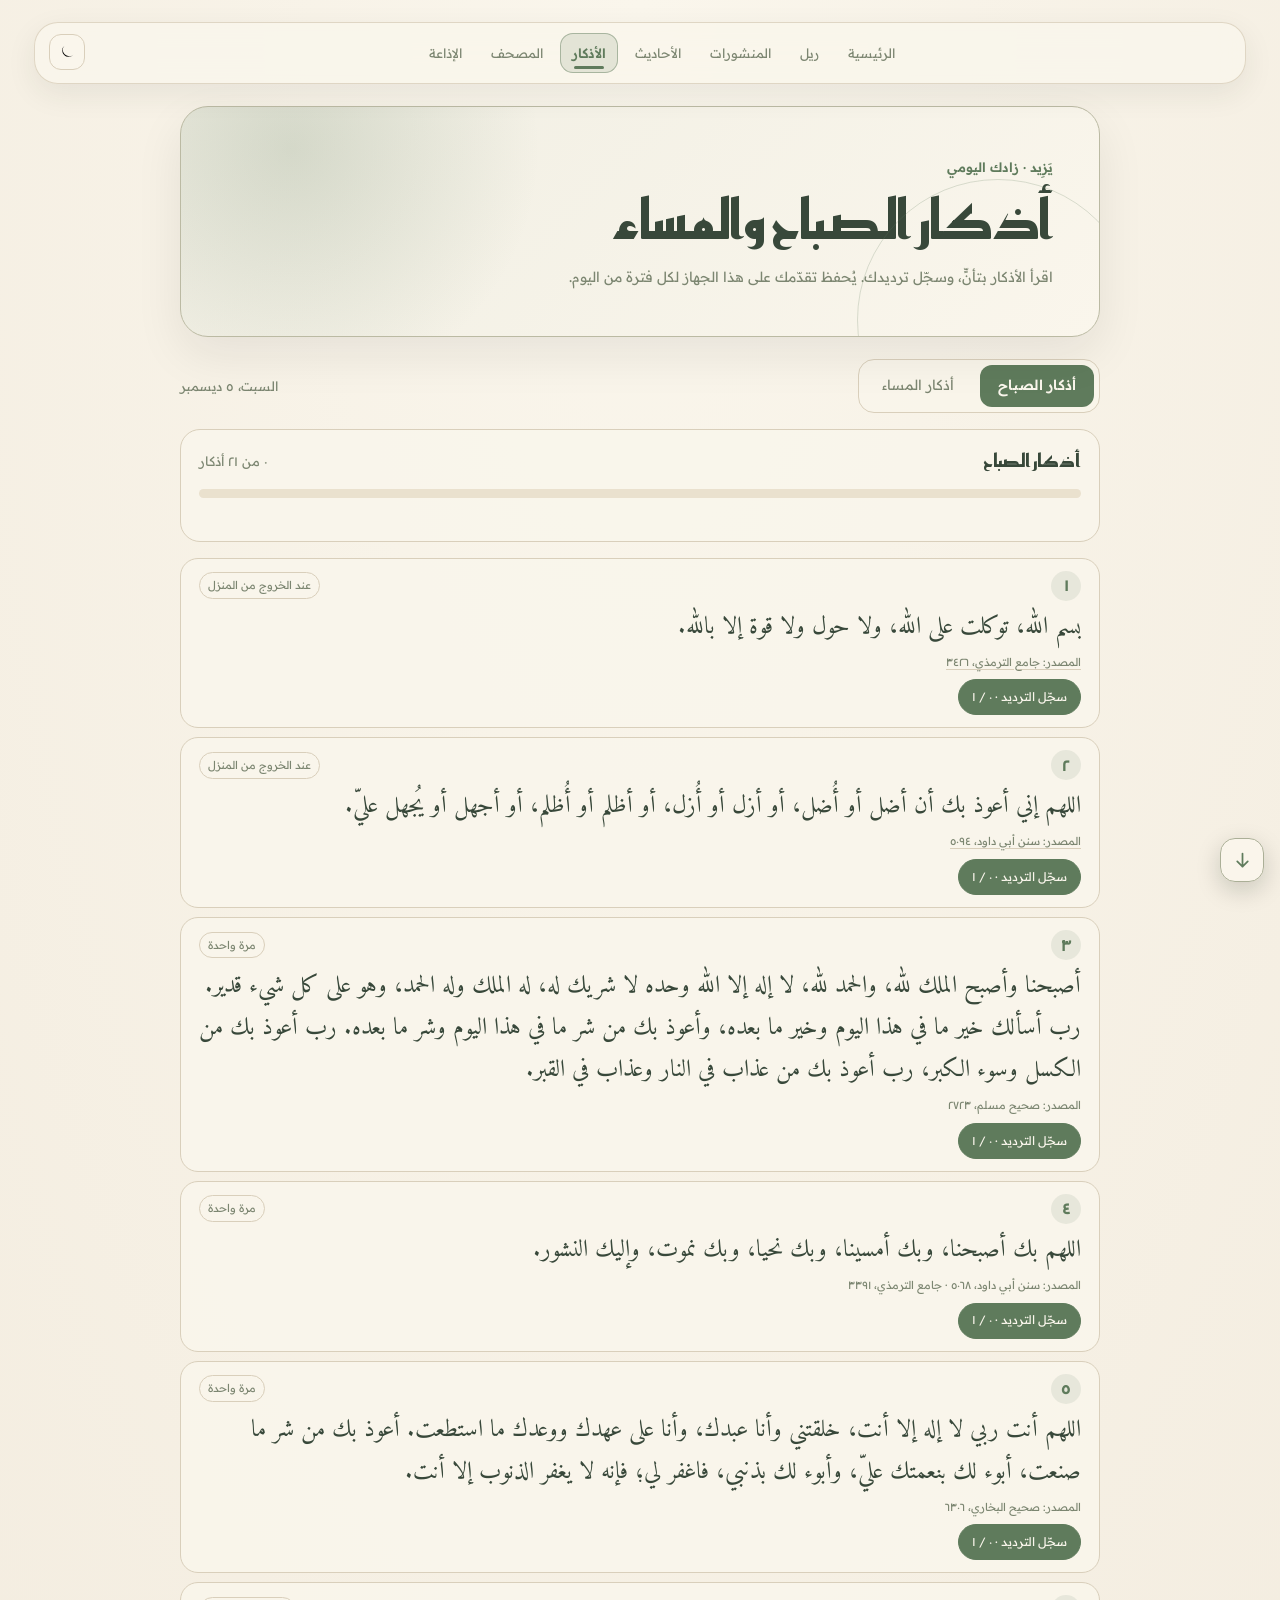
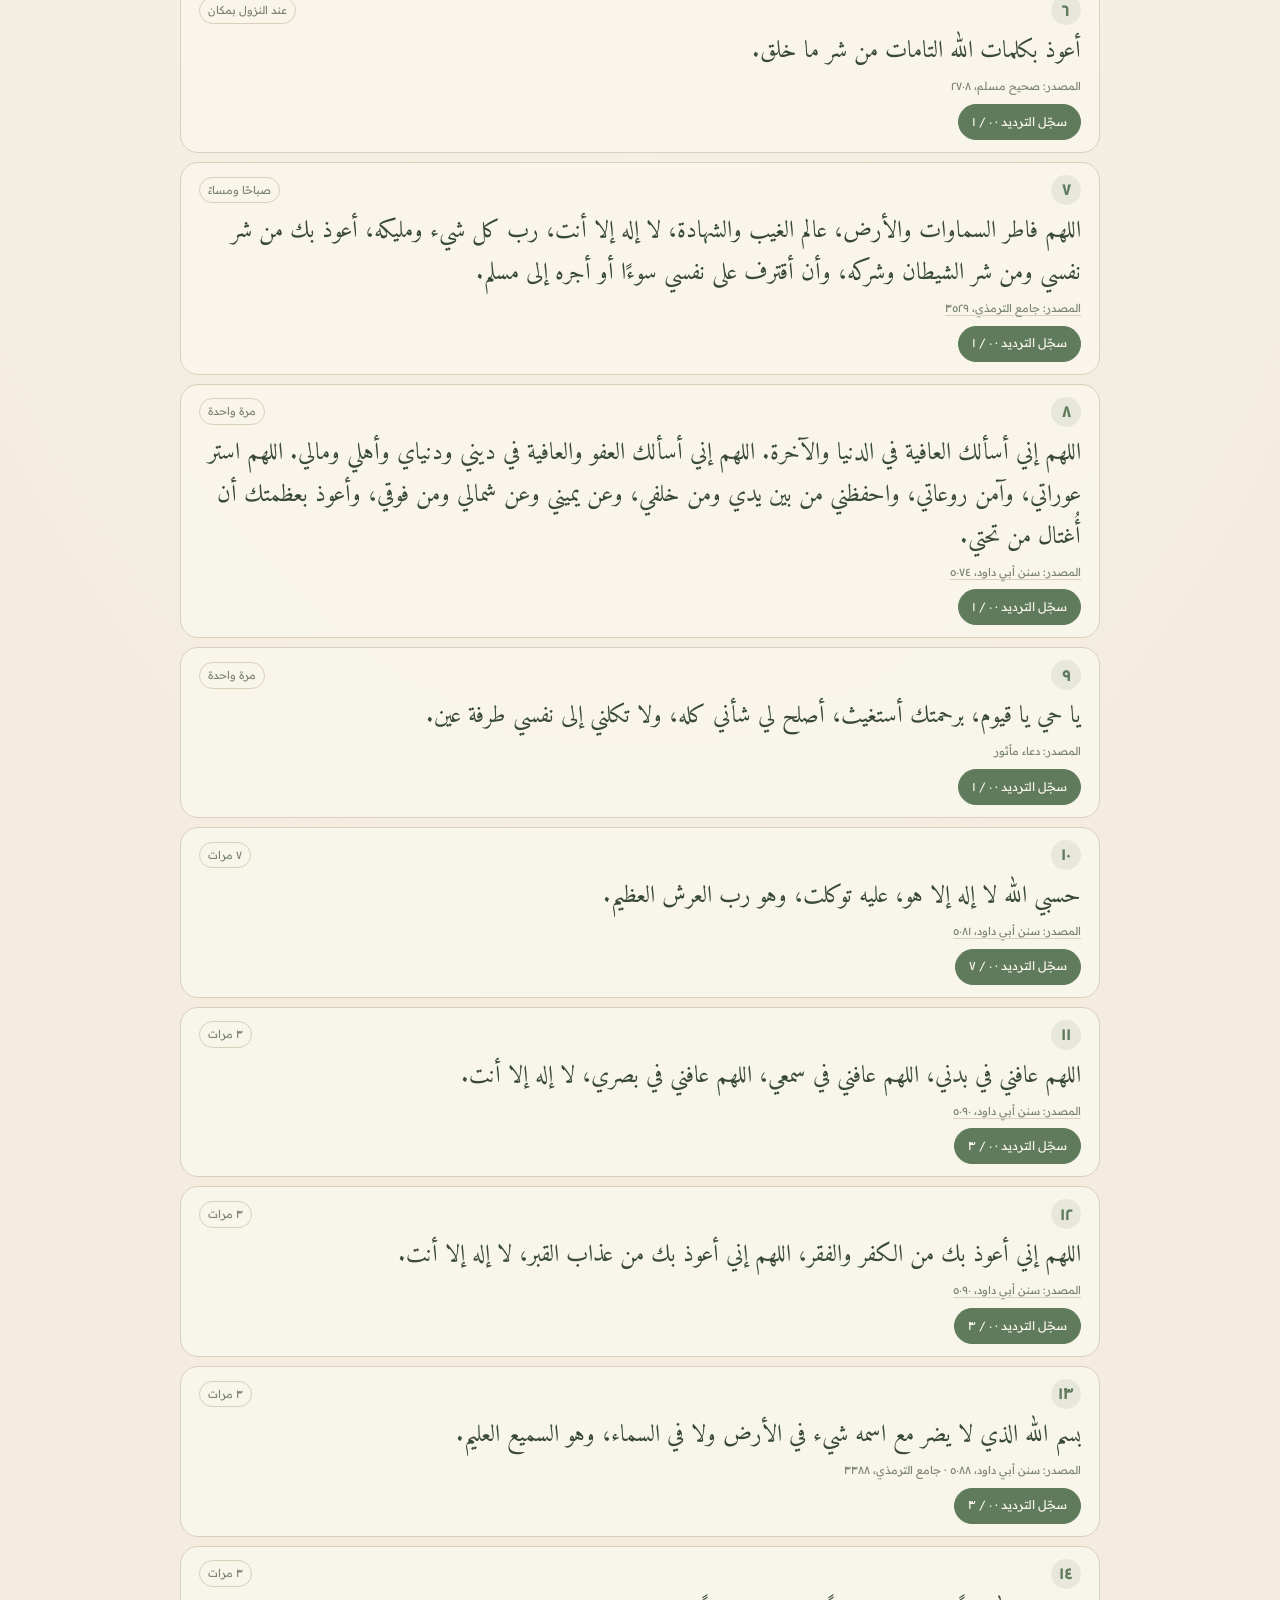
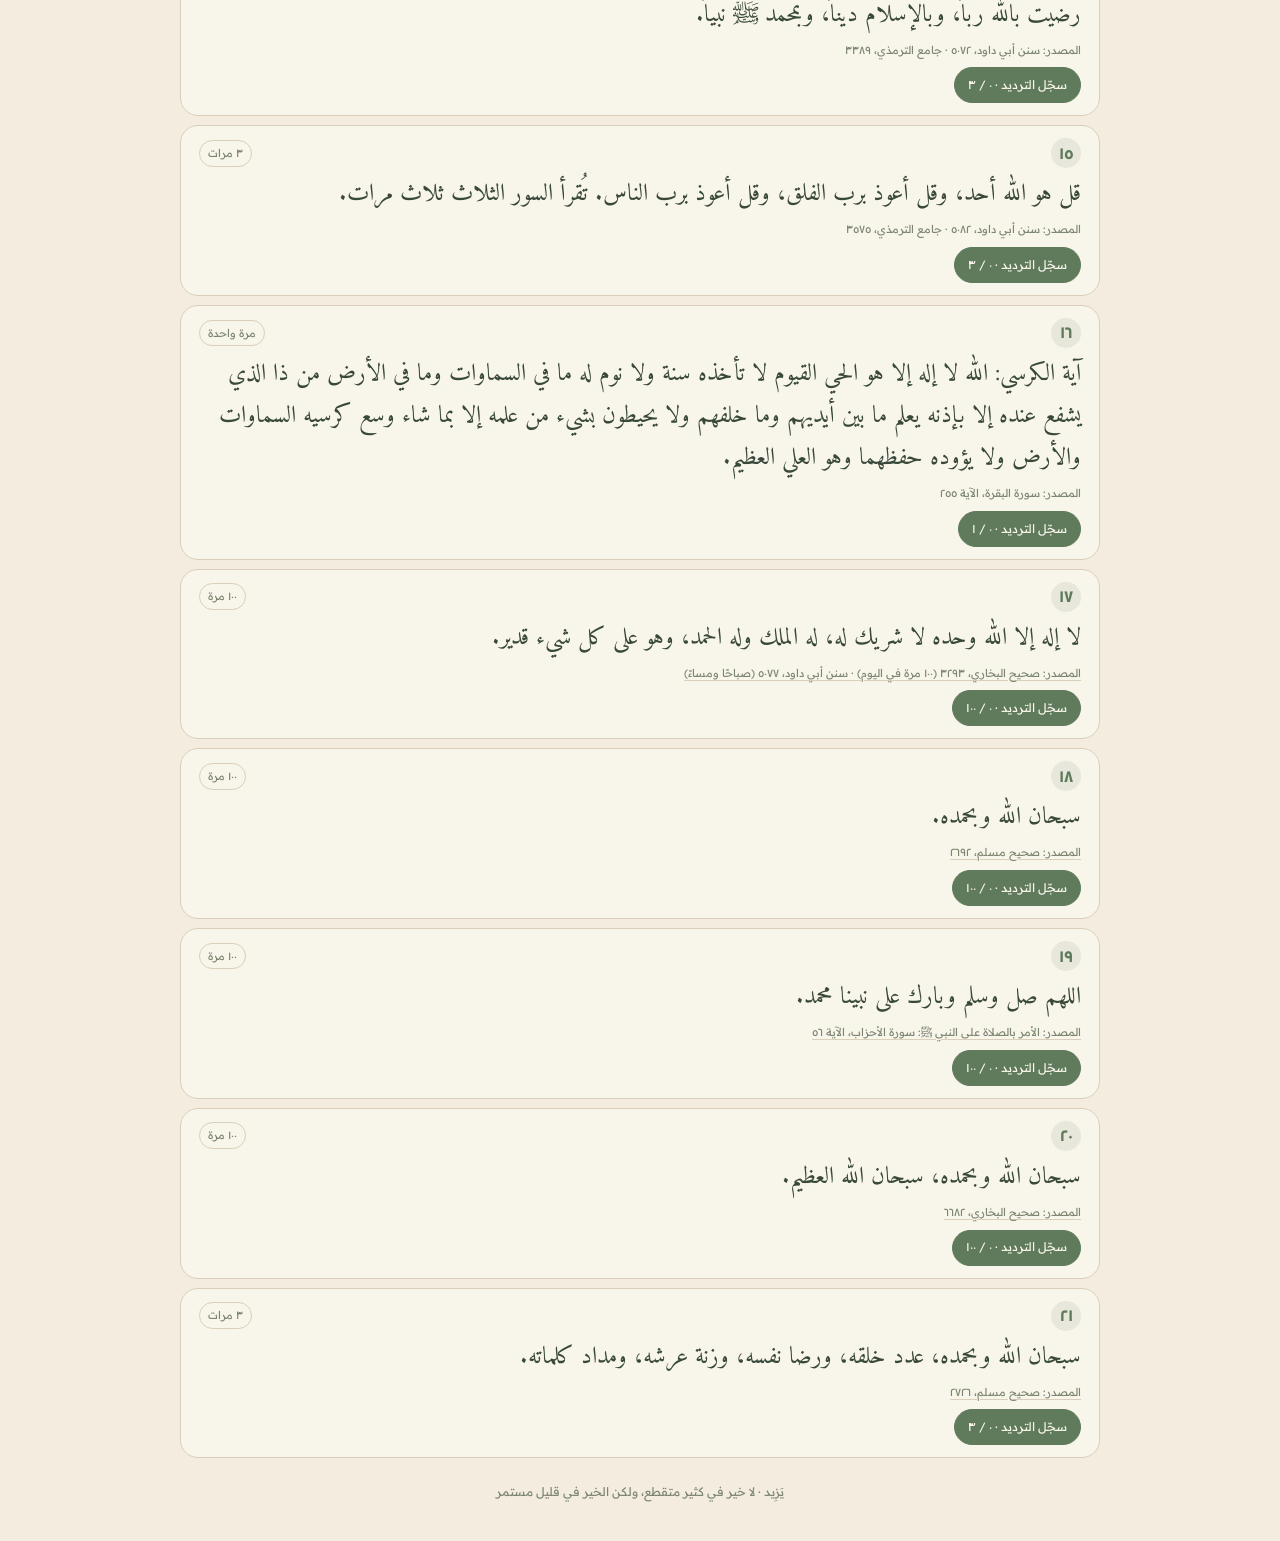
==== adhkar.html @ 97b8aab2 "Add files via upload Azkar added" ====
<!DOCTYPE html>
<html lang="ar" dir="rtl">
<head>
<meta charset="utf-8">
<meta name="viewport" content="width=device-width, initial-scale=1, viewport-fit=cover">
<meta name="theme-color" content="#F3ECDF">
<title>أذكار الصباح والمساء | يَزِيد</title>
<link rel="icon" type="image/svg+xml" href="favicon.svg">
<link rel="preconnect" href="https://fonts.googleapis.com">
<link href="https://fonts.googleapis.com/css2?family=Amiri:wght@400;700&family=Readex+Pro:wght@300;400;600&family=Reem+Kufi:wght@500;700&display=swap" rel="stylesheet">
<link rel="stylesheet" href="styles.css">
<link rel="stylesheet" href="content-pages.css">
</head>
<body class="content-page-body adhkar-page-body">
<nav class="motion-nav" aria-label="التنقل الرئيسي">
  <div class="motion-links" id="primaryNavLinks">
    <button class="theme" id="theme" type="button" aria-label="تبديل الوضع الداكن أو الفاتح" title="تبديل الوضع"></button>
    <button class="nav-menu-toggle" id="navMenuToggle" type="button" aria-label="فتح قائمة التنقل" aria-expanded="false" aria-controls="primaryNavLinks"><svg viewBox="0 0 24 24" aria-hidden="true"><path d="M4 6h16M4 12h16M4 18h16"/></svg></button>
    <a href="index.html#home"><span class="nav-label">الرئيسية</span></a>
    <a href="reels.html"><span class="nav-label">ريل</span></a>
    <a href="posts.html"><span class="nav-label">المنشورات</span></a>
    <a href="hadith.html"><span class="nav-label">الأحاديث</span></a>
    <a href="adhkar.html" class="active" aria-current="page"><span class="nav-label">الأذكار</span></a>
    <a href="quran.html"><span class="nav-label">المصحف</span></a>
    <a href="radio.html"><span class="nav-label">الإذاعة</span></a>
  </div>
</nav>
<main class="content-page-main adhkar-page-main">
  <header class="content-page-heading">
    <span class="content-page-kicker">يَزِيد · زادك اليومي</span>
    <h1>أذكار الصباح والمساء</h1>
    <p>اقرأ الأذكار بتأنٍّ، وسجّل ترديدك. يُحفظ تقدّمك على هذا الجهاز لكل فترة من اليوم.</p>
  </header>
  <section class="adhkar-content" aria-labelledby="adhkarPeriodTitle">
    <div class="adhkar-toolbar">
      <div class="adhkar-tabs" role="tablist" aria-label="اختر فترة الأذكار">
        <button class="adhkar-tab" id="morningTab" type="button" role="tab" aria-selected="true" aria-controls="adhkarList">أذكار الصباح</button>
        <button class="adhkar-tab" id="eveningTab" type="button" role="tab" aria-selected="false" aria-controls="adhkarList" tabindex="-1">أذكار المساء</button>
      </div>
      <span class="adhkar-date" id="adhkarDate"></span>
    </div>
    <div class="adhkar-progress-card">
      <div class="adhkar-progress-heading">
        <h2 id="adhkarPeriodTitle">أذكار الصباح</h2>
        <span id="adhkarProgressText">٠ من ٧ أذكار</span>
      </div>
      <div class="adhkar-progress-track" role="progressbar" aria-label="تقدمك في أذكار الفترة" aria-valuemin="0" aria-valuemax="7" aria-valuenow="0">
        <span class="adhkar-progress-fill"></span>
      </div>
      <p class="adhkar-storage-status" id="adhkarStorageStatus" role="status" aria-live="polite"></p>
    </div>
    <div class="adhkar-list" id="adhkarList" role="tabpanel" aria-labelledby="morningTab" tabindex="0"></div>
  </section>
  <footer class="content-page-footer">يَزِيد · لا خير في كثير متقطع، ولكن الخير في قليل مستمر</footer>
</main>
<script src="adhkar.js"></script>
<script src="scroll-navigation.js"></script>
</body>
</html>
---- styles.css ----
:root{
  --bg:#F3ECDF; --bg2:#FAF6EC; --ink:#38483A; --muted:#7C8671; --accent:#5F7B5C; --line:#D9CFBB; --panel:#EAE1CE;
  box-sizing:border-box; padding-top:env(safe-area-inset-top,0px); padding-bottom:env(safe-area-inset-bottom,0px);
}
@media (prefers-color-scheme: dark){
  :root:not([data-theme="light"]){--bg:#222A22;--bg2:#2B352B;--ink:#EDE6D6;--muted:#A6AE98;--accent:#A8C3A0;--line:#3E4A3D;--panel:#2F3A2F}
}
:root[data-theme="dark"]{--bg:#222A22;--bg2:#2B352B;--ink:#EDE6D6;--muted:#A6AE98;--accent:#A8C3A0;--line:#3E4A3D;--panel:#2F3A2F}
*{box-sizing:border-box;margin:0}
html{scroll-padding-top:env(safe-area-inset-top,0px)}
body{min-height:100vh;display:flex;align-items:center;justify-content:center;padding:40px 18px 36px;
  background:radial-gradient(120% 80% at 50% 0%,var(--bg2) 0%,var(--bg) 70%);
  color:var(--ink);font-family:"Readex Pro","Segoe UI",Tahoma,sans-serif;line-height:1.7}
main{width:100%;max-width:640px;text-align:center}
button{font-family:inherit;cursor:pointer}
button:focus-visible{outline:2px solid var(--accent);outline-offset:2px}
.theme{position:fixed;top:calc(env(safe-area-inset-top,0px) + 12px);left:12px;width:40px;height:40px;border-radius:50%;border:1px solid var(--line);background:var(--bg2);color:var(--ink);display:grid;place-items:center;z-index:5}
.theme svg{width:20px;height:20px}
.moon{width:76px;height:76px;margin:0 auto 12px;display:block;overflow:visible;animation:glow 6s ease-in-out infinite}
.moon .st{animation:tw 3.4s ease-in-out infinite}
.moon .st2{animation-delay:1.3s}
@keyframes glow{0%,100%{filter:drop-shadow(0 0 2px var(--accent))}50%{filter:drop-shadow(0 0 11px var(--accent))}}
@keyframes tw{0%,100%{opacity:.25}50%{opacity:1}}
@keyframes tin{from{opacity:.3;transform:translateY(4px)}to{opacity:1;transform:none}}
.t{animation:tin .45s ease-out}
@media (prefers-reduced-motion: reduce){.moon,.moon .st,.t{animation:none}}
h1{font-family:"Reem Kufi","Readex Pro",serif;font-weight:700;font-size:clamp(32px,8vw,48px);line-height:1.3}
.sub{color:var(--muted);font-weight:300;font-size:15px;margin-top:2px}
.today{color:var(--muted);font-size:13px;font-weight:300;margin-top:6px}
.tabs{display:flex;gap:8px;justify-content:center;flex-wrap:wrap;margin-top:18px}
.tabs button{border:1px solid var(--line);background:transparent;color:var(--muted);padding:5px 14px;border-radius:99px;font-size:14px}
.tabs button.on{background:var(--accent);border-color:var(--accent);color:var(--bg2)}

.pair{display:grid;grid-template-columns:1fr 1fr;margin:30px 0 18px}
.col{padding:0 8px}
.col+.col{border-right:1px solid var(--line)}
.col h2{font-family:"Reem Kufi","Readex Pro",serif;font-weight:500;font-size:20px}
.nums{display:flex;justify-content:center;gap:clamp(14px,5vw,34px);margin:10px 0 8px}
.n{display:block;font-weight:600;font-size:clamp(38px,11vw,62px);line-height:1.15;color:var(--accent);font-variant-numeric:tabular-nums}
.l{display:block;color:var(--muted);font-size:14px;margin-top:-2px}
.dt{color:var(--muted);font-size:12.5px;font-weight:300}
.rmday{display:none;font-family:"Reem Kufi",serif;font-size:clamp(28px,7vw,40px);color:var(--accent);margin:26px 0 16px}

.clock{background:var(--panel);border-radius:28px;padding:22px 16px 18px;margin:0 auto 24px;max-width:460px}
.cap{color:var(--muted);font-size:14px}
.hms{display:flex;justify-content:center;align-items:flex-start;gap:clamp(8px,3vw,18px);direction:ltr;margin-top:6px}
.hms div{min-width:0;text-align:center}
.hms b{display:block;font-weight:600;font-size:clamp(34px,10vw,56px);line-height:1.15;color:var(--ink);font-variant-numeric:tabular-nums}
.hms span{display:block;color:var(--muted);font-size:13px}
.hms .c{font-size:clamp(28px,8vw,44px);color:var(--accent);opacity:.7;padding-top:4px}
.tot{margin-top:12px;color:var(--muted);font-size:13.5px;font-weight:300}
.tot strong{color:var(--ink);font-weight:600}

.ift{max-width:460px;margin:-6px auto 24px;color:var(--muted);font-size:14px}
.ift strong{color:var(--accent);font-weight:600}
.nights{max-width:460px;margin:-6px auto 24px;font-size:13px;color:var(--muted)}
.nights p{margin-bottom:6px}
.nights div{display:flex;justify-content:space-between;padding:5px 2px;border-bottom:1px solid var(--line)}
.nights div:last-child{border-bottom:0}
.nights b{font-weight:600;color:var(--ink)}
.nights div.q b,.nights div.q span{color:var(--accent)}
.pray{max-width:460px;margin:0 auto 24px;border-top:1px solid var(--line);padding-top:18px}
.nextp{font-size:15px;margin-bottom:12px}
.nextp strong{color:var(--accent);font-weight:600}
.pg{display:grid;grid-template-columns:repeat(3,1fr);gap:6px}
.pg div{padding:8px 4px;border-radius:14px}
.pg div.nx{background:var(--panel)}
.pg small{display:block;color:var(--muted);font-size:13px}
.pg b{display:block;font-weight:600;font-size:15px}
.pnote{color:var(--muted);font-size:12px;font-weight:300;margin-top:10px}

.verse{max-width:460px;margin:0 auto 26px}
.verse p{font-family:"Amiri","Readex Pro",serif;font-size:clamp(19px,5vw,24px);line-height:2}
.verse small{color:var(--muted);font-size:13px}
.vh{color:var(--muted);font-size:13px;font-weight:300;margin-bottom:2px}
.verse+.verse{border-top:1px solid var(--line);padding-top:16px}
.vrow{display:flex;justify-content:center;align-items:center;gap:10px;margin-top:4px}
.vbtn{width:34px;height:34px;border-radius:50%;border:1px solid var(--line);background:transparent;color:var(--accent);display:grid;place-items:center}
.vbtn svg{width:18px;height:18px;transition:transform .6s ease}
.share{border:0;background:var(--accent);color:var(--bg2);padding:10px 26px;border-radius:99px;font-size:15px;font-weight:400}
.done{display:none;font-family:"Reem Kufi",serif;font-size:clamp(34px,9vw,52px);margin:40px 0}

.ov{position:fixed;inset:0;background:rgba(20,24,20,.72);display:none;flex-direction:column;align-items:center;justify-content:center;gap:12px;padding:calc(env(safe-area-inset-top,0px) + 16px) 16px calc(env(safe-area-inset-bottom,0px) + 16px);z-index:10010}
.ov.on{display:flex}
.ov img{width:auto;height:auto;max-height:68vh;max-width:100%;object-fit:contain;border-radius:16px}
.ov p{color:#F3ECDF;font-size:14px}
.ov .row{display:flex;gap:10px}
.ov .row button{border:1px solid #F3ECDF;background:transparent;color:#F3ECDF;padding:8px 22px;border-radius:99px;font-size:15px}
@media(max-width:600px){
  .ov{gap:10px;padding:calc(env(safe-area-inset-top,0px) + 10px) 12px calc(env(safe-area-inset-bottom,0px) + 10px)}
  .ov img{max-width:min(100%,420px);max-height:calc(100dvh - 190px);border-radius:14px}
  .ov .row{width:min(100%,420px);flex-wrap:wrap;justify-content:center;gap:8px}
  .ov .row button{flex:1 1 105px;padding:10px 12px;font-size:14px}
}



/* ===== Daily companion additions ===== */
.tools-row{display:flex;gap:10px;justify-content:center;align-items:center;flex-wrap:wrap;margin:16px auto 8px}
.tool-btn,.city-select{border:1px solid var(--line);background:var(--bg2);color:var(--ink);border-radius:999px;padding:9px 14px;font:inherit;font-size:13px}
.tool-btn:hover{border-color:var(--accent)}
.share-style-select{border:0;background:transparent;color:inherit;font:inherit;max-width:120px}
#shareStyle option{background:var(--bg2);color:var(--ink)}
.city-wrap{display:flex;align-items:center;gap:8px;justify-content:center;flex-wrap:wrap;margin:10px 0 14px;color:var(--muted);font-size:13px}
.city-select{max-width:220px}
.copy-btn{border:1px solid var(--line);background:transparent;color:var(--accent);border-radius:999px;padding:5px 12px;font:inherit;font-size:12px}
.vrow{flex-wrap:wrap}
.calendar-dialog{position:fixed;inset:0;width:min(720px,calc(100vw - 24px));max-width:none;max-height:calc(100dvh - 28px);margin:auto;padding:0;border:1px solid color-mix(in srgb,var(--line) 75%,transparent);border-radius:24px;background:transparent;color:var(--ink);overflow:visible}
.calendar-dialog[open]{display:block}
.calendar-dialog::backdrop{background:radial-gradient(ellipse at 50% 0%,rgba(198,166,99,.19),transparent 58%),rgba(10,16,12,.68);backdrop-filter:blur(14px);-webkit-backdrop-filter:blur(14px)}
.calendar{position:relative;width:100%;max-width:none;max-height:calc(100dvh - 28px);overflow:auto;margin:0;padding:clamp(16px,4vw,28px);border:1px solid color-mix(in srgb,var(--accent) 32%,var(--line));border-radius:24px;background:radial-gradient(ellipse at 50% -18%,color-mix(in srgb,var(--accent) 20%,transparent),transparent 66%),linear-gradient(155deg,color-mix(in srgb,var(--bg2) 96%,var(--accent)),color-mix(in srgb,var(--bg) 94%,var(--accent)));backdrop-filter:blur(26px) saturate(150%);-webkit-backdrop-filter:blur(26px) saturate(150%);box-shadow:0 28px 90px rgba(8,14,10,.42),inset 0 1px rgba(255,255,255,.12);text-align:center;transform:none!important}
.calendar::before{position:absolute;inset:8px;z-index:0;border:1px solid color-mix(in srgb,var(--accent) 18%,transparent);border-radius:18px;content:"";pointer-events:none}
.calendar>*{position:relative;z-index:1}
.calendar-icon-button{display:inline-flex;align-items:center;justify-content:center;gap:8px;margin:18px auto 0;padding:9px 16px;border:1px solid var(--line);border-radius:999px;background:var(--bg2);color:var(--ink);font:inherit;font-size:13px;cursor:pointer;transition:background .2s ease,border-color .2s ease,transform .2s ease}
.calendar-icon-button:hover,.calendar-icon-button[aria-expanded="true"]{border-color:var(--accent);background:var(--panel);transform:translateY(-1px)}
.calendar-icon-button span:first-child{font-size:17px}
.cal-head{display:flex;align-items:center;justify-content:space-between;gap:8px;margin-bottom:12px}
.cal-grid{display:grid;grid-template-columns:repeat(7,minmax(0,1fr));gap:5px}
.cal-cell{border:1px solid color-mix(in srgb,var(--line) 78%,var(--accent));border-radius:12px;padding:8px 2px;font-size:12px;min-height:52px;display:flex;flex-direction:column;align-items:center;justify-content:center;background:color-mix(in srgb,var(--bg2) 46%,transparent);transition:transform .2s ease,border-color .2s ease,background .2s ease}
.cal-cell small{color:var(--muted);font-size:10px}
.cal-cell.friday{border-color:color-mix(in srgb,var(--accent) 58%,var(--line))}.cal-cell.last10{background:color-mix(in srgb,var(--accent) 12%,var(--bg2))}.cal-cell.today{outline:2px solid var(--accent);font-weight:700}
.cal-head strong{font-family:"Reem Kufi","Readex Pro",sans-serif;font-size:clamp(17px,3vw,22px);color:var(--ink)}
.calendar #calendarClose{border-color:color-mix(in srgb,var(--accent) 35%,var(--line));background:color-mix(in srgb,var(--bg2) 66%,transparent)}
@media(hover:hover){.cal-cell:not([style*="visibility"]):hover{transform:translateY(-2px);border-color:var(--accent);background:color-mix(in srgb,var(--accent) 15%,var(--bg2))}}
@media(max-width:420px){.calendar-dialog{width:calc(100vw - 16px);max-height:calc(100dvh - 16px)}.calendar{max-height:calc(100dvh - 16px);padding:14px 10px}.cal-grid{gap:3px}.cal-cell{font-size:11px;min-height:46px;padding:5px 1px}.cal-cell small{font-size:9px}}

/* ===== Responsive desktop refinement ===== */
:root { color-scheme: light dark; }
:root[data-theme="light"] { color-scheme: light; }
:root[data-theme="dark"] { color-scheme: dark; }
@media (min-width: 900px) {
  body {
    align-items: flex-start;
    padding: 44px 32px 64px;
  }

  main {
    width: min(100%, 1180px);
    max-width: 1180px;
    display: grid;
    grid-template-columns: minmax(0, 1fr) minmax(0, 1fr);
    column-gap: clamp(28px, 4vw, 56px);
    align-items: start;
  }

  .moon,
  #title,
  .sub,
  .today,
  .tabs,
  #live,
  #done,
  #share {
    grid-column: 1 / -1;
  }

  .moon {
    width: 84px;
    height: 84px;
    margin-bottom: 14px;
  }

  h1 {
    font-size: clamp(42px, 4vw, 58px);
  }

  .sub {
    font-size: 17px;
  }

  .today {
    font-size: 14px;
    margin-top: 10px;
  }

  .tabs {
    margin-top: 24px;
    margin-bottom: 10px;
  }

  .tabs button {
    padding: 8px 18px;
    transition: background .2s ease, color .2s ease, border-color .2s ease;
  }

  .tabs button:hover {
    border-color: var(--accent);
    color: var(--ink);
  }

  #live {
    display: grid;
    grid-template-columns: minmax(0, 1fr) minmax(0, 1fr);
    grid-template-areas:
      "pair clock"
      "rmday ift";
    gap: 18px 30px;
    align-items: center;
    margin-top: 10px;
  }

  .pair {
    grid-area: pair;
    margin: 12px 0;
    padding: 24px 14px;
    border: 1px solid var(--line);
    border-radius: 24px;
    background: color-mix(in srgb, var(--bg2) 65%, transparent);
  }

  .col {
    padding: 0 12px;
  }

  .col h2 {
    font-size: 22px;
  }

  .nums {
    gap: clamp(18px, 2vw, 34px);
    margin: 14px 0 10px;
  }

  .n {
    font-size: clamp(44px, 4vw, 64px);
  }

  .clock {
    grid-area: clock;
    width: 100%;
    max-width: none;
    min-height: 205px;
    display: flex;
    flex-direction: column;
    justify-content: center;
    padding: 28px 20px;
    margin: 12px 0;
    border: 1px solid var(--line);
    box-shadow: 0 12px 32px rgba(35, 45, 34, .06);
  }

  .hms {
    gap: clamp(12px, 2vw, 24px);
    margin-top: 12px;
  }

  .hms b {
    font-size: clamp(38px, 4vw, 58px);
  }

  .tot {
    margin-top: 16px;
  }

  .rmday {
    grid-area: rmday;
    margin: 0;
    padding: 18px;
    border: 1px solid var(--line);
    border-radius: 20px;
    background: var(--panel);
  }

  .ift {
    grid-area: ift;
    width: 100%;
    max-width: none;
    margin: 0;
    padding: 18px 20px;
    border: 1px solid var(--line);
    border-radius: 20px;
    background: color-mix(in srgb, var(--bg2) 65%, transparent);
  }

  #done {
    margin: 24px 0;
    padding: 28px;
    border: 1px solid var(--line);
    border-radius: 24px;
    background: var(--panel);
  }

  .nights,
  .pray {
    width: 100%;
    max-width: none;
    margin: 0 0 24px;
    padding: 22px;
    border: 1px solid var(--line);
    border-radius: 24px;
    background: color-mix(in srgb, var(--bg2) 65%, transparent);
  }

  .pray {
    border-top: 1px solid var(--line);
    padding-top: 22px;
  }

  .pg {
    gap: 8px;
  }

  .pg div {
    padding: 12px 6px;
    border: 1px solid transparent;
    transition: background .2s ease, border-color .2s ease;
  }

  .pg div.nx {
    border-color: var(--line);
  }

  .verse {
    width: 100%;
    max-width: none;
    margin: 0 0 24px;
    padding: 22px;
    border: 1px solid var(--line);
    border-radius: 24px;
    background: color-mix(in srgb, var(--bg2) 65%, transparent);
  }

  .verse + .verse {
    border-top: 1px solid var(--line);
    padding-top: 22px;
  }

  .verse p {
    font-size: clamp(22px, 1.8vw, 28px);
  }

  .vbtn {
    transition: transform .2s ease, background .2s ease;
  }

  .vbtn:hover {
    background: var(--panel);
  }

  .share {
    justify-self: center;
    min-width: 220px;
    padding: 13px 32px;
    box-shadow: 0 8px 22px rgba(35, 45, 34, .12);
    transition: transform .2s ease, filter .2s ease;
  }

  .share:hover {
    transform: translateY(-2px);
    filter: brightness(1.04);
  }
}

@media (min-width: 900px) and (max-width: 1100px) {
  main {
    column-gap: 24px;
  }

  .pair,
  .clock,
  .nights,
  .pray,
  .verse {
    padding-left: 16px;
    padding-right: 16px;
  }
}

@media (max-width: 420px) {
  .pair {
    margin-top: 22px;
  }

  .col {
    padding: 0 4px;
  }

  .nums {
    gap: 12px;
  }

  .n {
    font-size: clamp(34px, 10vw, 44px);
  }

  .clock {
    padding: 20px 10px 16px;
    border-radius: 22px;
  }

  .hms {
    gap: 7px;
  }

  .hms b {
    font-size: clamp(30px, 9vw, 38px);
  }

  .hms .c {
    font-size: 26px;
  }
}


/* Automation and personalization additions */
.automation-panel{max-width:640px;margin:16px auto 22px;padding:16px;background:var(--bg2);border:1px solid var(--line);border-radius:20px;text-align:right}
.panel-head{display:flex;align-items:center;justify-content:space-between;gap:12px;margin-bottom:4px}
.panel-head strong{font-family:"Reem Kufi","Readex Pro",sans-serif;font-size:17px}
.panel-head small,.panel-note{color:var(--muted);font-size:12px}
.notify-status{min-height:1.6em;color:var(--muted);font-size:12px}
.notify-options{display:grid;grid-template-columns:repeat(2,minmax(0,1fr));gap:8px;margin-top:12px}
.notify-option{display:flex;align-items:center;gap:9px;padding:10px 12px;border:1px solid var(--line);border-radius:13px;font-size:13px;cursor:pointer}
.notify-option{background:color-mix(in srgb,var(--accent) 8%,var(--bg2));transition:background .2s ease,border-color .2s ease,box-shadow .2s ease}
.notify-option:has(input:checked){background:color-mix(in srgb,var(--accent) 19%,var(--bg2));border-color:color-mix(in srgb,var(--accent) 72%,var(--line));box-shadow:0 3px 12px color-mix(in srgb,var(--accent) 13%,transparent)}
.notify-sound-option{grid-column:1/-1}
.notify-option input{accent-color:var(--accent);width:17px;height:17px;flex-shrink:0}
.automation-panel[hidden]{display:none!important}
.notification-enable-button{flex:0 0 auto;margin:0;font-weight:700}
.notification-enable-button[aria-pressed="true"]{border-color:var(--accent);background:var(--accent);color:var(--bg2)}
.panel-note{margin-top:10px;line-height:1.8}
.panel-note--compact{margin-top:0}
.tool-btn[aria-pressed="true"]{border-color:var(--accent);background:color-mix(in srgb,var(--accent) 20%,var(--bg2));color:var(--ink);box-shadow:0 0 0 2px color-mix(in srgb,var(--accent) 14%,transparent),0 5px 16px color-mix(in srgb,var(--accent) 20%,transparent)}
@media(max-width:420px){.notify-options{grid-template-columns:1fr}.automation-panel{padding:13px;border-radius:17px}.panel-head{align-items:flex-start;flex-wrap:wrap}.notification-enable-button{font-size:12px;padding:8px 11px}}


/* ===== Balanced mixed-container layout ===== */
.hero{width:100%;margin:0 auto 18px}
.hero-brand{display:flex;align-items:center;justify-content:center;gap:18px;text-align:right}
.hero-copy{min-width:0}
.hero .moon{flex:0 0 auto;margin:0;width:78px;height:78px}
.hero h1{margin:0}
.hero .sub,.hero .today{margin-top:4px}
.hero .tabs{width:100%;margin-top:20px}
.dashboard-layout{display:grid;grid-template-columns:minmax(0,1fr);gap:18px;width:100%;align-items:start}
.dashboard-primary,.dashboard-secondary{display:flex;flex-direction:column;gap:16px;min-width:0}
.dashboard-primary #live{width:100%}
.dashboard-primary .pair,.dashboard-primary .clock,.dashboard-primary .nights,
.dashboard-primary .pray,.dashboard-secondary .automation-panel,
.dashboard-secondary .verse{width:100%;max-width:none;margin:0}
.prayer-card{padding:16px;border:1px solid var(--line);border-radius:22px;background:color-mix(in srgb,var(--bg2) 70%,transparent)}
.prayer-card .city-wrap{margin:0 0 14px}
.prayer-card .pray{border:0;padding:0}
.content-cards{display:grid;grid-template-columns:minmax(0,1fr);gap:12px}
.dashboard-secondary .automation-panel{padding:18px}
.dashboard-secondary .verse{padding:18px;border:1px solid var(--line);border-radius:20px;background:color-mix(in srgb,var(--bg2) 72%,transparent)}
.dashboard-secondary .verse+.verse{padding-top:18px;border-top:1px solid var(--line)}
#share{margin:8px auto 0}
@media(min-width:760px){
  body{align-items:flex-start;padding:34px 24px 56px}
  main{width:min(100%,1220px);max-width:1220px;display:block;text-align:center}
  .hero{padding:24px 28px 20px;border:1px solid var(--line);border-radius:28px;background:color-mix(in srgb,var(--bg2) 72%,transparent);box-shadow:0 12px 34px rgba(35,45,34,.05)}
  .hero-brand{justify-content:flex-start}
  .hero .moon{width:86px;height:86px}
  .hero-copy{text-align:right}
  .hero .tabs{justify-content:flex-start;margin-top:20px;padding-top:16px;border-top:1px solid var(--line)}
  .tools-row{padding:12px 16px;margin:14px auto 18px;border:1px solid var(--line);border-radius:20px;background:color-mix(in srgb,var(--bg2) 60%,transparent)}
  .dashboard-layout{grid-template-columns:minmax(0,1.12fr) minmax(0,.88fr);gap:20px}
  .dashboard-primary,.dashboard-secondary{gap:18px}
  .dashboard-primary #live{display:grid;grid-template-columns:minmax(0,1fr);grid-template-areas:"pair" "clock" "rmday";gap:14px;margin:0}
  .dashboard-primary .pair{padding:22px 14px}
  .dashboard-primary .clock{min-height:210px}
  .dashboard-primary .rmday{margin:0}
  .dashboard-primary .ift{margin:0;padding:16px;border:1px solid var(--line);border-radius:18px;background:color-mix(in srgb,var(--bg2) 70%,transparent)}
  .dashboard-primary .nights{padding:18px}
  .prayer-card{padding:20px}
  .dashboard-secondary .automation-panel{padding:20px}
  .content-cards{grid-template-columns:repeat(2,minmax(0,1fr))}
  .content-cards .verse:last-child{grid-column:1/-1}
  .dashboard-secondary .verse p{font-size:clamp(20px,1.65vw,26px)}
  #share{min-width:250px;margin-top:20px}
}
@media(min-width:1100px){
  .dashboard-layout{grid-template-columns:minmax(0,1.08fr) minmax(0,.92fr);gap:24px}
  .content-cards{grid-template-columns:repeat(3,minmax(0,1fr))}
  .content-cards .verse:last-child{grid-column:auto}
  .hero{padding:28px 34px 22px}
}
@media(max-width:759px){
  body{display:block;padding:28px 14px 34px}
  main{max-width:640px;margin:0 auto}
  .hero-brand{flex-direction:column;gap:8px;text-align:center}
  .hero .moon{margin:0 auto 2px}
  .hero-copy{text-align:center}
  .hero .tabs{margin-top:18px}
  .dashboard-layout{gap:14px}
  .dashboard-primary,.dashboard-secondary{gap:14px}
  .dashboard-primary .pair{margin:0}
  .prayer-card{padding:13px}
  .dashboard-secondary .automation-panel,.dashboard-secondary .verse{padding:14px}
}


/* ===== User-selected layout refinements: equal columns, centered hero, uniform cards ===== */
.hero {
  text-align: center;
  margin-left: auto;
  margin-right: auto;
}
.hero-brand {
  justify-content: center !important;
  text-align: center !important;
}
.hero-copy {
  text-align: center !important;
}
.hero .tabs {
  justify-content: center !important;
}
.dashboard-layout {
  grid-template-columns: minmax(0, 1fr);
  gap: 18px;
}
.prayer-daily-group {
  display: flex;
  flex-direction: column;
  gap: 14px;
  min-width: 0;
  padding: 14px;
  border: 1px solid var(--line);
  border-radius: 22px;
  background: color-mix(in srgb, var(--bg2) 42%, transparent);
}
.prayer-daily-group .prayer-card,
.prayer-daily-group .content-cards,
.prayer-daily-group .verse {
  width: 100%;
  max-width: none;
  margin: 0;
  box-sizing: border-box;
}
.prayer-daily-group .content-cards {
  display: grid;
  grid-template-columns: minmax(0, 1fr);
  gap: 12px;
}
.prayer-daily-group .verse {
  display: flex;
  flex-direction: column;
  justify-content: space-between;
  min-height: 190px;
  padding: 18px;
  border: 1px solid var(--line);
  border-radius: 18px;
  background: color-mix(in srgb, var(--bg2) 76%, transparent);
  box-sizing: border-box;
}
.prayer-daily-group .verse p {
  line-height: 1.9;
}
.prayer-daily-group .quote-card .vh {
  color: var(--accent);
}
.prayer-daily-group .quote-card p {
  font-size: clamp(19px, 1.55vw, 24px);
}
.prayer-daily-group .quote-card small {
  line-height: 1.7;
}
.dashboard-primary .pair,
.dashboard-primary .clock,
.dashboard-primary .nights,
.dashboard-primary .ift,
.dashboard-secondary .automation-panel {
  box-sizing: border-box;
  width: 100%;
  max-width: none;
}
.dashboard-primary .pair,
.dashboard-primary .clock,
.dashboard-primary .nights,
.dashboard-primary .ift,
.dashboard-secondary .automation-panel {
  border-radius: 20px;
}
@media (min-width: 760px) {
  .dashboard-layout {
    grid-template-columns: minmax(0, 1fr) minmax(0, 1fr) !important;
    gap: 18px !important;
  }
  .hero {
    text-align: center !important;
  }
  .hero-brand {
    flex-direction: column;
    gap: 10px;
  }
  .hero .moon {
    margin: 0 auto;
  }
  .hero-copy {
    text-align: center !important;
  }
  .hero .tabs {
    justify-content: center !important;
  }
  .dashboard-primary,
  .dashboard-secondary {
    gap: 16px !important;
  }
  .dashboard-primary #live {
    gap: 12px !important;
  }
  .dashboard-primary .pair,
  .dashboard-primary .clock,
  .dashboard-primary .nights,
  .dashboard-primary .ift,
  .dashboard-secondary .automation-panel {
    padding: 18px;
  }
  .prayer-daily-group .content-cards {
    grid-template-columns: minmax(0, 1fr);
  }
}
@media (max-width: 759px) {
  .hero {
    padding: 20px 16px;
    text-align: center;
  }
  .prayer-daily-group {
    padding: 10px;
    gap: 12px;
  }
  .prayer-daily-group .verse {
    min-height: 0;
    padding: 15px;
  }
}


/* ===== Motion polish: responsive navigation + card animations ===== */
html { scroll-behavior: smooth; scroll-padding-top: 96px; }
body { flex-direction: column; }
.motion-nav {
  position: sticky; top: 10px; z-index: 20;
  width: min(100%, 1180px); margin: 0 auto 22px;
  display: flex; align-items: center; justify-content: space-between; gap: 14px;
  padding: 10px 14px; border: 1px solid color-mix(in srgb, var(--line) 82%, transparent);
  border-radius: 22px; background: color-mix(in srgb, var(--bg2) 86%, transparent);
  backdrop-filter: blur(18px); -webkit-backdrop-filter: blur(18px);
  box-shadow: 0 10px 30px rgba(35, 45, 35, .08);
  animation: navDrop .65s cubic-bezier(.2,.75,.25,1) both;
}
.motion-nav-info { display:flex; align-items:center; gap:10px; flex:0 1 auto; min-width:0; }
.motion-links { display:flex; align-items:center; justify-content:flex-end; gap:5px; min-width:0; }
.nav-group{position:relative;flex:0 0 auto}
.nav-group>summary{position:relative;display:inline-flex;align-items:center;gap:6px;padding:9px 12px;border-radius:13px;color:var(--muted);font-size:13px;white-space:nowrap;list-style:none;cursor:pointer;transition:color .2s ease,background .2s ease}
.nav-group>summary::-webkit-details-marker{display:none}
.nav-group>summary:hover,.nav-group[open]>summary,.nav-group.has-active>summary{background:var(--panel);color:var(--accent)}
.nav-group.has-active>summary{box-shadow:inset 0 0 0 1px color-mix(in srgb,var(--accent) 38%,transparent);font-weight:600}
.nav-group>summary:focus-visible{outline:2px solid var(--accent);outline-offset:2px}
.nav-group-chevron{font-size:13px;transition:transform .2s ease}
.nav-group[open]>.nav-group-chevron,.nav-group[open]>summary .nav-group-chevron{transform:rotate(180deg)}
.nav-group-menu{position:absolute;top:calc(100% + 7px);right:0;z-index:1100;display:grid;gap:4px;width:max-content;min-width:190px;max-width:min(280px,calc(100vw - 24px));padding:8px;border:1px solid color-mix(in srgb,var(--line) 78%,transparent);border-radius:16px;background:color-mix(in srgb,var(--bg2) 97%,var(--accent));box-shadow:0 14px 36px rgba(15,24,16,.2);backdrop-filter:blur(18px);-webkit-backdrop-filter:blur(18px)}
.nav-group-menu a{justify-content:flex-start;min-height:40px;padding:9px 11px;color:var(--muted);font-size:12px}
.nav-group-menu a:hover,.nav-group-menu a.active{background:color-mix(in srgb,var(--accent) 13%,var(--bg2));color:var(--accent)}
.nav-group-menu a::after{display:none}
.nav-group-menu .nav-icon{width:16px;height:16px;flex-basis:16px}
.motion-links a {
  position:relative; display:inline-flex; align-items:center; gap:6px;
  white-space:nowrap; text-decoration:none; color:var(--muted); font-size:13px;
  padding:9px 12px; border-radius:13px; transition:color .25s ease, background .25s ease, transform .25s ease;
}
.motion-links a::after { content:""; position:absolute; height:2px; bottom:4px; left:14px; right:14px; border-radius:9px; background:var(--accent); opacity:0; transform:scaleX(.55) translateY(2px); transform-origin:center; transition:opacity .2s ease,transform .3s cubic-bezier(.2,.7,.25,1); }
.motion-links a:hover { color:var(--ink); background:var(--panel); transform:translateY(-2px); }
.motion-links a.active { color:var(--accent); background:color-mix(in srgb,var(--accent) 15%,var(--bg2)); box-shadow:inset 0 0 0 1px color-mix(in srgb,var(--accent) 45%,transparent); font-weight:600; }
.motion-links a.active::after { height:3px; opacity:1; transform:scaleX(1) translateY(0); }
.motion-links a:focus-visible { outline:2px solid var(--accent); outline-offset:2px; }
.calendar-nav-dropdown{position:relative;flex:0 0 auto}
.calendar-nav-toggle{position:relative;display:inline-flex;align-items:center;gap:6px;padding:9px 12px;border:0;border-radius:13px;background:transparent;color:var(--muted);font:inherit;font-size:13px;white-space:nowrap;cursor:pointer;transition:color .25s ease,background .25s ease,transform .25s ease}
.calendar-nav-toggle::after{content:"";position:absolute;height:2px;bottom:4px;left:14px;right:14px;border-radius:9px;background:var(--accent);transform:scaleX(0);transition:transform .25s ease}
.calendar-nav-toggle:hover,.calendar-nav-toggle.active,.calendar-nav-toggle[aria-expanded="true"]{background:var(--panel);color:var(--ink)}
.calendar-nav-toggle.active::after{transform:scaleX(1)}
.calendar-nav-toggle:focus-visible,.calendar-nav-menu button:focus-visible{outline:2px solid var(--accent);outline-offset:2px}
.calendar-nav-chevron{font-size:13px;transition:transform .2s ease}
.calendar-nav-toggle[aria-expanded="true"] .calendar-nav-chevron{transform:rotate(180deg)}
.calendar-nav-menu{position:fixed;top:100%;right:auto;left:8px;z-index:1101;display:grid;gap:5px;width:min(220px,calc(100vw - 16px));margin-top:0;padding:8px;border:1px solid color-mix(in srgb,var(--line) 78%,transparent);border-radius:16px;background:color-mix(in srgb,var(--bg2) 96%,var(--accent));box-shadow:0 14px 36px rgba(15,24,16,.22);backdrop-filter:blur(18px);-webkit-backdrop-filter:blur(18px)}
.calendar-nav-dropdown::after{position:absolute;top:100%;right:0;left:0;height:10px;content:""}
.calendar-nav-menu[hidden]{display:none}
.calendar-nav-menu button{width:100%;padding:11px 12px;border:0;border-radius:11px;background:transparent;color:var(--ink);font:inherit;font-size:13px;text-align:right;cursor:pointer;transition:background .18s ease,color .18s ease}
.calendar-nav-menu button:hover{background:color-mix(in srgb,var(--accent) 15%,var(--panel));color:var(--ink)}
.calendar-nav-menu button:focus-visible,.radio-nav-menu button:focus-visible{background:color-mix(in srgb,var(--accent) 18%,var(--panel));color:var(--ink)}
.motion-nav .nav-icon { width:17px;height:17px;flex:0 0 17px;fill:none;stroke:currentColor;stroke-width:1.7;stroke-linecap:round;stroke-linejoin:round; }
.nav-menu-toggle{display:none;place-items:center;width:36px;height:36px;padding:8px;border:1px solid var(--line);border-radius:12px;background:var(--bg2);color:var(--ink);cursor:pointer;transition:background .2s ease,border-color .2s ease,color .2s ease}
.nav-menu-toggle svg{width:19px;height:19px;fill:none;stroke:currentColor;stroke-width:1.8;stroke-linecap:round}
.nav-menu-toggle[aria-expanded="true"]{border-color:var(--accent);background:color-mix(in srgb,var(--accent) 15%,var(--bg2));color:var(--accent)}
.nav-menu-toggle:focus-visible{outline:2px solid var(--accent);outline-offset:2px}
.radio-nav-toggle{position:relative;display:inline-flex;align-items:center;gap:6px;padding:9px 12px;border:0;border-radius:13px;background:transparent;color:var(--muted);font:inherit;font-size:13px;white-space:nowrap;text-decoration:none;cursor:pointer;transition:color .25s ease,background .25s ease,transform .25s ease}
.radio-nav-toggle::after{content:"";position:absolute;height:2px;bottom:4px;left:14px;right:14px;border-radius:9px;background:var(--accent);transform:scaleX(0);transition:transform .25s ease}
.radio-nav-toggle:hover{background:var(--panel);color:var(--ink)}
.radio-nav-toggle:hover::after{transform:scaleX(1)}
.radio-nav-toggle:focus-visible{outline:2px solid var(--accent);outline-offset:2px}
#home { scroll-margin-top: 100px; }
#prayer, #quran, #adhkar, #calendar, #notifications { scroll-margin-top: 100px; }
.motion-reveal { opacity:0; transform:translateY(22px) scale(.99); transition:opacity .7s ease, transform .7s cubic-bezier(.2,.7,.2,1) !important; }
.motion-reveal.is-visible { opacity:1; transform:translateY(0) scale(1); }
.dashboard-primary > *, .dashboard-secondary > *, .content-cards > *, .clock, .pair, .nights, .pray, .automation-panel {
  transition: transform .32s ease, box-shadow .32s ease, border-color .32s ease;
}
.content-cards .verse, .clock, .automation-panel, .prayer-card, .nights {
  transform: translateZ(0);
}
.content-cards .verse:hover, .clock:hover, .automation-panel:hover {
  transform: translateY(-5px);
  box-shadow: 0 16px 34px rgba(35,45,35,.10);
  border-color: color-mix(in srgb, var(--accent) 45%, var(--line));
}
.content-cards .verse { position:relative; overflow:hidden; }
.content-cards .verse::before {
  content:""; position:absolute; inset:0 auto 0 0; width:3px; background:var(--accent);
  transform:scaleY(0); transform-origin:bottom; transition:transform .35s ease;
}
.content-cards .verse:hover::before { transform:scaleY(1); }
.tool-btn, .copy-btn, .vbtn, .share, .tabs button, .theme {
  transition: transform .22s ease, box-shadow .22s ease, background .22s ease, border-color .22s ease;
}
.tool-btn:hover, .copy-btn:hover, .vbtn:hover, .tabs button:hover { transform:translateY(-2px); box-shadow:0 6px 15px rgba(35,45,35,.08); }
.share:hover { transform:translateY(-3px) scale(1.015); box-shadow:0 10px 22px rgba(35,45,35,.16); }
.vbtn:hover svg { transform:rotate(70deg); }
.n { transition: color .3s ease, text-shadow .3s ease; }
.n:hover { text-shadow:0 0 18px color-mix(in srgb, var(--accent) 45%, transparent); }
@keyframes navDrop { from { opacity:0; transform:translateY(-14px); } to { opacity:1; transform:translateY(0); } }
@keyframes cardPop { from { opacity:0; transform:translateY(14px) scale(.985); } to { opacity:1; transform:translateY(0) scale(1); } }
@media (max-width: 760px) {
  .motion-nav { top:5px; margin-bottom:18px; padding:8px; border-radius:18px; flex-direction:column; align-items:stretch; gap:6px; }
  .motion-nav-info { justify-content:center; }
  .motion-links { justify-content:flex-start; overflow-x:auto; overscroll-behavior-x:contain; scrollbar-width:none; padding:1px 0 3px; }
  .motion-links::-webkit-scrollbar { display:none; }
  .motion-links a { flex:0 0 auto; padding:8px 10px; font-size:12px; }
  .motion-nav .nav-icon{width:16px;height:16px;flex-basis:16px}
  .calendar-nav-toggle{padding:8px 10px;font-size:12px}
  .radio-nav-toggle{padding:8px 10px;font-size:12px}
  .calendar-nav-dropdown::after{display:none}
  .radio-nav-dropdown::after{display:none}
  .calendar-nav-menu{position:fixed;right:auto;z-index:1101}
  .radio-nav-menu { right: auto; z-index: 1101; }
  .motion-links .nav-label { display:inline; }
  html { scroll-padding-top: 122px; }
}
@media (max-width: 380px) {
  .motion-links a { gap:4px; padding:7px 8px; }
  .motion-links .nav-icon { font-size:14px; }
  .calendar-nav-toggle,.radio-nav-toggle{gap:4px;padding:7px 4px;font-size:11px}
}
@media (min-width: 761px) and (max-width: 1240px) {
  .motion-nav-info { flex:0 0 auto; flex-wrap:nowrap; }
  .motion-nav-info .weather-mini { width:clamp(150px,22vw,220px); }
}
.motion-links { flex:1 1 0; overflow-x:auto; overscroll-behavior-x:contain; scrollbar-width:none; justify-content:flex-start; }
.motion-links::-webkit-scrollbar { display:none; }
.motion-links > a,
.motion-links > .calendar-nav-dropdown,
.motion-links > .radio-nav-dropdown,
.motion-links > .theme { flex:0 0 auto; }
.motion-nav-info { flex:0 1 auto; }
@media (prefers-reduced-motion: reduce) {
  html { scroll-behavior:auto; }
  .motion-nav, .motion-reveal, .moon, .moon .st, .t { animation:none !important; transition:none !important; }
  .motion-links a::after { transition:none !important; }
  .motion-reveal { opacity:1; transform:none; }
  *, *::before, *::after { scroll-behavior:auto !important; }
}


/* ===== Centering, spacing, and daily-content separation ===== */
:root { scroll-padding-top: 118px; }
html { scroll-behavior: smooth; }
body {
  width: 100%;
  min-width: 0;
  align-items: center !important;
  padding: 22px clamp(12px, 3vw, 34px) calc(38px + env(safe-area-inset-bottom, 0px)) !important;
  box-sizing: border-box;
}
main {
  width: min(100%, 1160px) !important;
  max-width: 1160px !important;
  margin-inline: auto !important;
  box-sizing: border-box;
}
.motion-nav {
  width: min(100%, 1160px) !important;
  margin-inline: auto !important;
  box-sizing: border-box;
}
.hero, .tools-row, .dashboard-layout, #share {
  width: 100%;
  max-width: 100%;
  margin-inline: auto;
  box-sizing: border-box;
}
.dashboard-layout {
  grid-template-columns: minmax(0, 1fr) !important;
  gap: clamp(16px, 2.2vw, 24px) !important;
}
.dashboard-primary, .dashboard-secondary {
  width: 100%;
  min-width: 0;
  align-items: stretch;
}
.dashboard-primary > *, .dashboard-secondary > * {
  min-width: 0;
  box-sizing: border-box;
}
.prayer-daily-group {
  width: 100%;
  max-width: 100%;
  padding: 0 !important;
  gap: 0 !important;
  border: 0 !important;
  background: transparent !important;
  box-shadow: none !important;
}
.prayer-card {
  width: 100%;
  max-width: 100%;
  margin: 0 auto !important;
  padding: clamp(16px, 2.5vw, 26px) !important;
  gap: clamp(16px, 2vw, 22px);
  border-radius: 24px;
  box-sizing: border-box;
}
.prayer-card .city-wrap {
  display: flex;
  justify-content: center;
  align-items: center;
  flex-wrap: wrap;
  gap: 10px;
  margin-bottom: 18px !important;
}
.prayer-card .pray {
  width: 100%;
  margin: 0 !important;
  padding: 14px;
  border: 1px solid var(--line);
  border-radius: 18px;
  background: color-mix(in srgb, var(--bg2) 42%, transparent);
  box-sizing: border-box;
}
.prayer-card .ift {
  width: 100%;
  max-width: none;
  padding: 16px;
  border: 1px solid var(--line);
  border-radius: 18px;
  background: color-mix(in srgb, var(--bg2) 70%, transparent);
  box-sizing: border-box;
}
.prayer-card .pg {
  width: 100%;
  display: grid;
  grid-template-columns: repeat(auto-fit, minmax(min(100%, 135px), 1fr));
  gap: clamp(14px, 2vw, 20px);
}
.prayer-card .pg > div {
  min-width: 0;
  min-height: 72px;
  display: flex;
  flex-direction: column;
  justify-content: center;
  gap: 5px;
  padding: 12px 8px;
  border: 1px solid var(--line);
  border-radius: 16px;
  background: color-mix(in srgb, var(--bg2) 58%, transparent);
  box-sizing: border-box;
  text-align: center;
}
.prayer-card .pg > div.nx {
  border-color: color-mix(in srgb, var(--accent) 48%, var(--line));
  background: color-mix(in srgb, var(--accent) 12%, var(--panel));
}
.prayer-card .global-location-picker,
.prayer-card .ift,
.prayer-card .pray,
.prayer-card .prayer-checklist {
  margin: 0 !important;
}
.prayer-card .prayer-checklist {
  width: 100%;
  box-sizing: border-box;
}
.daily-content-section {
  width: 100%;
  max-width: 100%;
  margin: clamp(18px, 3vw, 30px) auto 0;
  padding: clamp(14px, 2.5vw, 26px);
  border: 1px solid var(--line);
  border-radius: 26px;
  background: color-mix(in srgb, var(--bg2) 42%, transparent);
  box-sizing: border-box;
}
.daily-content-heading {
  display: flex;
  align-items: center;
  justify-content: center;
  gap: 12px;
  margin: 0 auto 20px;
  text-align: center;
}
.daily-content-mark {
  width: 42px;
  height: 42px;
  display: grid;
  place-items: center;
  flex: 0 0 auto;
  border-radius: 15px;
  color: var(--accent);
  background: color-mix(in srgb, var(--accent) 12%, var(--bg2));
  font-size: 22px;
}
.daily-content-heading h2 {
  margin: 0;
  color: var(--ink);
  font-family: "Reem Kufi", "Readex Pro", sans-serif;
  font-size: clamp(20px, 2.5vw, 27px);
  line-height: 1.5;
}
.daily-content-heading p {
  margin: 3px 0 0;
  color: var(--muted);
  font-size: 13px;
  line-height: 1.8;
}
.daily-content-section .content-cards {
  width: 100%;
  display: grid;
  grid-template-columns: repeat(2, minmax(0, 1fr));
  align-items: stretch;
  gap: clamp(12px, 1.8vw, 18px);
  margin: 0 auto;
}
.daily-content-section .verse {
  width: 100%;
  min-width: 0;
  min-height: 220px;
  height: 100%;
  margin: 0 !important;
  padding: clamp(16px, 2vw, 24px) !important;
  display: flex;
  flex-direction: column;
  justify-content: space-between;
  text-align: center;
  border: 1px solid var(--line);
  border-radius: 22px;
  background: color-mix(in srgb, var(--bg2) 82%, transparent);
  box-sizing: border-box;
}
.daily-content-section .verse .vh {
  margin-bottom: 12px;
  text-align: center;
}
.daily-content-section .verse p {
  flex: 1;
  display: flex;
  align-items: center;
  justify-content: center;
  margin: 6px 0 16px;
  line-height: 2;
  overflow-wrap: anywhere;
  text-align: center;
}
.daily-content-section .verse .vrow {
  display: flex;
  justify-content: center;
  align-items: center;
  flex-wrap: wrap;
  gap: 8px;
  margin-top: auto;
}
.daily-content-section .verse .vrow small {
  width: 100%;
  display: block;
  text-align: center;
  margin-bottom: 3px;
}
.daily-content-section .verse .copy-btn {
  margin: 0;
}
.daily-content-section .quote-card {
  grid-column: auto !important;
}
#share {
  display: block;
  max-width: max-content;
  margin: 20px auto 0 !important;
}
@media (min-width: 900px) {
  .dashboard-layout {
    grid-template-columns: minmax(0, 1fr) minmax(0, 1fr) !important;
    gap: 22px !important;
  }
  .daily-content-section .content-cards {
    grid-template-columns: repeat(2, minmax(0, 1fr));
  }
}
@media (max-width: 620px) {
  body {
    padding: 12px 12px calc(28px + env(safe-area-inset-bottom, 0px)) !important;
  }
  main { width: 100% !important; }
  .daily-content-section {
    padding: 13px;
    border-radius: 21px;
  }
  .daily-content-heading {
    flex-direction: column;
    gap: 7px;
    margin-bottom: 15px;
  }
  .daily-content-heading p { max-width: 34ch; }
  .daily-content-section .content-cards {
    grid-template-columns: minmax(0, 1fr);
    gap: 12px;
  }
  .daily-content-section .verse {
    min-height: 190px;
    padding: 18px !important;
  }
  .prayer-card { padding: 15px !important; }
}
@media (prefers-reduced-motion: reduce) {
  html { scroll-behavior: auto !important; }
  .motion-reveal { opacity: 1 !important; transform: none !important; }
}


/* Full-width prayer + daily content row, followed by full-width Quran */
.prayer-daily-layout {
  width: 100%;
  max-width: 1160px;
  margin: clamp(18px, 3vw, 30px) auto 0;
  display: grid;
  grid-template-columns: repeat(2, minmax(0, 1fr));
  align-items: stretch;
  gap: clamp(14px, 2vw, 22px);
  box-sizing: border-box;
}
.prayer-daily-layout > .prayer-card,
.prayer-daily-layout > .daily-content-section {
  width: 100%;
  min-width: 0;
  max-width: 100%;
  height: 100%;
  align-self: stretch;
  margin: 0 !important;
  box-sizing: border-box;
}
.prayer-daily-layout > #quran.quran-daily-card {
  grid-column: 1 / -1;
  width: 100%;
  max-width: 100%;
  margin: 0 !important;
  box-sizing: border-box;
}
@media (max-width: 760px) {
  .prayer-daily-layout { grid-template-columns: minmax(0, 1fr); }
  .prayer-daily-layout > #quran.quran-daily-card { grid-column: auto; }
}



/* Remove the empty nights placeholder when it has no content */
.nights:empty { display:none !important; margin:0 !important; padding:0 !important; min-height:0 !important; border:0 !important; }

/* Daily Quran page, prayer checklist, toast and footer */
/* Screenshot actions and remove the stretched empty area below prayer times */
.section-capture-actions { display:flex; justify-content:center; margin:0 auto 16px; }
.capture-btn { white-space:normal; line-height:1.6; }
.capture-style-popover{position:fixed;z-index:10020;width:min(280px,calc(100vw - 24px));padding:14px;border:1px solid var(--line);border-radius:18px;background:var(--bg2);color:var(--ink);box-shadow:0 16px 44px rgba(20,30,20,.22);text-align:center}
.capture-style-popover[hidden]{display:none}
.capture-style-popover>strong{display:block;margin-bottom:10px;font-family:"Reem Kufi","Readex Pro",sans-serif}
.capture-style-options{display:grid;grid-template-columns:repeat(3,minmax(0,1fr));gap:7px}
.capture-style-options button,.capture-style-cancel{border:1px solid var(--line);border-radius:12px;padding:8px 6px;background:var(--bg);color:var(--ink);font:inherit;font-size:12px;cursor:pointer}
.capture-style-options button:hover,.capture-style-options button:focus-visible,.capture-style-options button[aria-pressed="true"]{border-color:var(--accent);background:color-mix(in srgb,var(--accent) 15%,var(--panel));color:var(--accent)}
.capture-size-options{grid-template-columns:repeat(2,minmax(0,1fr));margin-bottom:12px}
.capture-style-create,.capture-style-cancel{margin-top:9px;padding:8px 14px;border:1px solid var(--line);border-radius:12px;background:var(--bg);color:var(--ink);font:inherit;font-size:12px;cursor:pointer}
.capture-style-create{width:100%;border-color:var(--accent);background:var(--accent);color:var(--bg2);font-weight:700}
.capture-style-cancel{padding-inline:16px;color:var(--muted)}
.capture-style-popover button:focus-visible{outline:2px solid var(--accent);outline-offset:2px}
 .prayer-daily-layout > .prayer-card,
.prayer-daily-layout > .daily-content-section { align-self:stretch; height:100% !important; }
.prayer-card { display:flex; flex-direction:column; }
.daily-content-section { display:flex; flex-direction:column; }

.global-location-picker{display:grid;gap:9px;margin:0 0 14px;padding:13px;border:1px solid var(--line);border-radius:16px;background:color-mix(in srgb,var(--bg2) 60%,transparent)}
.location-summary{display:flex;align-items:center;justify-content:space-between;gap:12px}
.location-summary-copy{display:grid;gap:2px;min-width:0}
.location-summary-copy strong{font-size:14px}
.location-field{display:grid;gap:6px}.location-field label{font-size:13px;font-weight:800;color:var(--ink)}
.detect-location-btn{flex:0 0 auto;border:0;border-radius:12px;padding:9px 13px;background:var(--accent);color:var(--bg2);font:inherit;font-size:13px;font-weight:600;cursor:pointer}
.detect-location-btn:disabled{opacity:.65;cursor:wait}
.manual-location{border-top:1px solid var(--line);padding-top:8px}
.manual-location summary{width:max-content;max-width:100%;color:var(--muted);font-size:12px;cursor:pointer}
.manual-location-fields{display:grid;gap:10px;margin-top:10px}
.global-location-picker input{width:100%;min-width:0;border:1px solid var(--line);border-radius:11px;padding:10px 12px;background:var(--bg2);color:var(--ink);font:inherit}
.city-search-row{display:flex;gap:7px}.city-search-row input{flex:1}.city-search-row button{border:0;border-radius:11px;padding:9px 14px;background:var(--accent,#3c8294);color:white;font-weight:800;cursor:pointer;white-space:nowrap}
.location-status{font-size:12px;color:var(--muted)}.city-results{display:grid;gap:6px;max-height:190px;overflow:auto}
.city-result{width:100%;text-align:right;padding:10px 12px;border:1px solid var(--line);border-radius:11px;background:transparent;color:var(--ink);cursor:pointer;font:inherit}
.city-result:hover,.city-result:focus{background:rgba(100,160,180,.14);outline:2px solid rgba(100,160,180,.3)}.city-result small{display:block;color:var(--muted);font-size:12px;margin-top:3px}.selected-location-label{font-size:12px;font-weight:800;color:var(--muted)}

.weather-mini { display:grid; grid-template-columns:auto minmax(0,1fr); align-items:center; gap:0 8px; width:min(270px,34vw); min-width:0; margin:0; padding:5px 9px; border:1px solid var(--line); border-radius:14px; background:linear-gradient(135deg,rgba(111,170,190,.13),rgba(232,190,108,.12)); }
.weather-mini-head { grid-column:1/-1; display:flex; align-items:center; justify-content:space-between; gap:6px; min-width:0; line-height:1.3; }
.weather-mini-title { flex:0 0 auto; font-size:10px; font-weight:800; }
.weather-mini-main { display:flex; align-items:center; gap:6px; min-width:0; }
.weather-mini-icon { font-size:21px; line-height:1; }
.weather-mini-temp { font-size:18px; font-weight:850; line-height:1.1; }
.weather-mini-desc { overflow:hidden; color:var(--muted); font-size:10px; line-height:1.3; text-overflow:ellipsis; white-space:nowrap; }
.weather-mini-details { grid-column:1/-1; display:flex; flex-wrap:wrap; gap:2px 8px; margin-top:2px; font-size:9px; line-height:1.3; color:var(--muted); }
.weather-mini-status { overflow:hidden; min-width:0; color:var(--muted); font-size:9px; text-overflow:ellipsis; white-space:nowrap; text-align:left; }
.quran-radio-link{position:relative;display:inline-flex;flex:0 0 auto;align-items:center;gap:6px;padding:9px 12px;border:0;border-radius:13px;background:transparent;color:var(--muted);font:inherit;font-size:13px;white-space:nowrap;cursor:pointer;transition:color .25s ease,background .25s ease,transform .25s ease}
.quran-radio-link::after{content:"";position:absolute;height:2px;bottom:4px;left:14px;right:14px;border-radius:9px;background:var(--accent);transform:scaleX(0);transition:transform .25s ease}
.quran-radio-link:hover{transform:translateY(-2px);background:var(--panel);color:var(--ink)}
.quran-radio-link[aria-pressed="true"]{background:color-mix(in srgb,var(--accent) 16%,var(--panel));color:var(--ink)}
.quran-radio-link[aria-pressed="true"]::after{transform:scaleX(1)}
.quran-radio-link:focus-visible{outline:2px solid var(--accent);outline-offset:2px}
.quran-radio-status{position:absolute;width:1px;height:1px;padding:0;margin:-1px;overflow:hidden;clip:rect(0,0,0,0);white-space:nowrap;border:0}
@media (max-width:760px) {
  .motion-nav-info { justify-content:center; }
  .weather-mini { width:min(270px,calc(100vw - 90px)); }
  .quran-radio-link{padding:8px 10px;font-size:12px}
}
@media (min-width:761px) {
  .motion-nav-info { flex:0 0 auto; }
  .weather-mini { width:220px; grid-template-columns:minmax(0,1fr); gap:2px; padding:6px 9px; }
  .weather-mini-head { grid-column:auto; }
  .weather-mini-main { grid-column:auto; }
  .weather-mini-details { display:none; }
}

@media(max-width:620px) { .section-capture-actions { margin-bottom:12px; } .capture-btn { width:100%; } }

.quran-daily-card { grid-column: 1 / -1; text-align: center; }
#quran.quran-daily-card { width:100%; max-width:100%; box-sizing:border-box; margin:0 auto; }
#daily-verse { scroll-margin-top:100px; }
.quran-meta { display:flex; justify-content:center; align-items:center; flex-wrap:wrap; gap:10px; margin:8px 0 16px; color:var(--muted); font-size:13px; }
.quran-meta span { padding:6px 11px; border:1px solid var(--line); border-radius:999px; }
.quran-page { width:100%; max-height: min(62vh, 650px); overflow:auto; box-sizing:border-box; padding:clamp(18px,3vw,34px); border:1px solid color-mix(in srgb,var(--accent) 38%,var(--line)); border-radius:20px; background:color-mix(in srgb,var(--bg) 82%,var(--accent)); color:var(--ink); font-family:'Amiri','Noto Naskh Arabic',serif; font-size:clamp(21px,2.5vw,30px); line-height:2.15; text-align:justify; text-align-last:center; white-space:normal; }
.quran-page .quran-ayah { display:inline; }
.quran-page .ayah-number { display:inline-grid; place-items:center; min-width:1.7em; height:1.7em; margin:0 .22em; border:1px solid var(--accent); border-radius:50%; color:var(--accent); font-size:.58em; vertical-align:middle; }
.quran-note { color:var(--muted); font-size:13px; margin:12px auto; }
.quran-actions { display:flex; justify-content:center; flex-wrap:wrap; gap:10px; margin-top:14px; }
.full-quran-reader{width:100%;margin:24px auto;padding:clamp(16px,3vw,30px);border:1px solid color-mix(in srgb,var(--accent) 34%,var(--line));border-radius:24px;background:linear-gradient(145deg,color-mix(in srgb,var(--bg2) 92%,var(--accent)),color-mix(in srgb,var(--panel) 46%,var(--bg2)));box-shadow:0 16px 42px rgba(35,45,35,.08);scroll-margin-top:130px}
.reader-heading{display:flex;align-items:center;justify-content:center;gap:10px;margin-bottom:16px}
.reader-heading h2{font-family:"Reem Kufi","Readex Pro",sans-serif;font-size:clamp(20px,3vw,28px);color:var(--ink)}
.reader-heading .daily-content-mark{font-size:24px;color:var(--accent)}
.reader-controls{display:flex;align-items:center;justify-content:center;flex-wrap:wrap;gap:8px;margin-bottom:8px}
.reader-select-label{color:var(--muted);font-size:12px}
.reader-select,.reader-page-input{min-width:0;min-height:38px;padding:7px 10px;border:1px solid var(--line);border-radius:12px;background:var(--bg2);color:var(--ink);font:inherit;font-size:13px}
.reader-select{max-width:min(240px,45vw)}
.reader-page-input{width:82px;text-align:center;direction:ltr}
.reader-page-button{min-width:66px;min-height:38px;padding:7px 12px}
.reader-page-button:disabled{opacity:.42;cursor:not-allowed;transform:none;box-shadow:none}
.reader-page-label{margin:8px auto 12px;color:var(--accent);font-weight:700}
.quran-page.reader-quran-page{height:auto;max-height:none;min-height:0;overflow:visible;padding:clamp(20px,4vw,42px);line-height:2.35;text-align:justify}
.reader-surah-heading{margin:16px auto 8px;padding:6px 12px;border:1px solid color-mix(in srgb,var(--accent) 45%,var(--line));border-radius:999px;color:var(--accent);font-family:"Reem Kufi","Readex Pro",sans-serif;font-size:clamp(16px,2.4vw,22px);text-align:center}
.reader-status{min-height:1.5em;margin-top:8px;color:var(--muted);font-size:12px;text-align:center}
@media(max-width:520px){.reader-controls{gap:7px}.reader-select{max-width:calc(100vw - 150px);flex:1 1 155px}.reader-select-label{font-size:11px}.reader-page-input{width:68px}.reader-page-button{min-width:58px}.reader-quran-page{padding:18px 14px;line-height:2.2}}
.quran-complete { border:1px solid var(--accent); border-radius:12px; padding:10px 16px; background:var(--accent); color:var(--bg); font:inherit; font-weight:700; cursor:pointer; }
.quran-complete.is-done { background:transparent; color:var(--accent); }
.quran-source { display:inline-block; margin-top:12px; color:var(--muted); font-size:12px; text-decoration:underline; }
.next-prayer-banner .next-prayer-remaining { display:block; margin-top:8px; color:var(--ink); font-size:clamp(16px,2vw,20px); font-weight:800; font-variant-numeric:tabular-nums; direction:rtl; }
.prayer-checklist { margin-top:18px; padding:16px; border:1px solid var(--line); border-radius:20px; background:color-mix(in srgb,var(--bg) 70%,transparent); }
.prayer-checklist { padding:18px; background:radial-gradient(ellipse at 100% 0,color-mix(in srgb,var(--accent) 10%,transparent),transparent 65%),color-mix(in srgb,var(--bg2) 85%,transparent); box-shadow:0 10px 24px rgba(35,45,35,.06); }
.prayer-checklist-head { display:flex; justify-content:space-between; align-items:center; gap:12px; margin-bottom:12px; color:var(--ink); }
.prayer-checklist-head strong { font-family:'Reem Kufi','Readex Pro',sans-serif; font-size:16px; }
.prayer-checklist-head span { min-width:56px; padding:5px 10px; border:1px solid color-mix(in srgb,var(--accent) 35%,var(--line)); border-radius:999px; background:color-mix(in srgb,var(--accent) 10%,transparent); color:var(--accent); font-weight:800; font-variant-numeric:tabular-nums; text-align:center; }
.prayer-checklist>p { margin:6px 0 12px; color:var(--muted); font-size:13px; }
.prayer-checks { display:grid; grid-template-columns:repeat(5,minmax(0,1fr)); gap:8px; }
.prayer-checks label { position:relative; display:flex; justify-content:flex-start; align-items:center; gap:9px; min-height:48px; padding:9px 12px; border:1px solid var(--line); border-radius:14px; background:color-mix(in srgb,var(--bg2) 74%,transparent); cursor:pointer; font-size:14px; font-weight:700; transition:transform .2s ease,border-color .2s ease,background .2s ease,box-shadow .2s ease; }
.prayer-checks label::before { content:""; display:grid; flex:0 0 20px; place-items:center; width:20px; height:20px; border:1.5px solid color-mix(in srgb,var(--muted) 55%,var(--line)); border-radius:50%; color:var(--bg2); font-size:13px; line-height:1; transition:background .2s ease,border-color .2s ease,transform .2s ease; }
.prayer-checks label:hover { transform:translateY(-2px); border-color:color-mix(in srgb,var(--accent) 55%,var(--line)); box-shadow:0 7px 16px rgba(35,45,35,.07); }
.prayer-checks label:focus-within { outline:2px solid var(--accent); outline-offset:2px; }
.prayer-checks label:has(input:checked) { border-color:var(--accent); background:color-mix(in srgb,var(--accent) 14%,var(--bg2)); color:var(--ink); }
.prayer-checks label::after { content:""; position:absolute; top:50%; right:19px; width:5px; height:9px; border:solid var(--bg2); border-width:0 2px 2px 0; opacity:0; transform:translateY(-65%) rotate(45deg); transition:opacity .2s ease; }
.prayer-checks label:has(input:checked)::before { border-color:var(--accent); background:var(--accent); transform:scale(1.05); }
.prayer-checks label:has(input:checked)::after { opacity:1; }
.prayer-checks input { position:absolute; width:1px; height:1px; margin:0; opacity:0; }
.site-footer { display:flex; justify-content:center; align-items:center; flex-wrap:wrap; gap:8px 14px; margin:34px auto 12px; padding:20px 16px; border:1px solid var(--line); border-radius:20px; background:linear-gradient(145deg,color-mix(in srgb,var(--bg2) 84%,var(--accent)),color-mix(in srgb,var(--bg) 88%,transparent)); color:var(--muted); font-size:12px; text-align:center; }
.footer-brand-mark{display:grid;place-items:center;width:30px;height:30px;border:1px solid color-mix(in srgb,var(--accent) 35%,var(--line));border-radius:11px;background:color-mix(in srgb,var(--accent) 12%,transparent);color:var(--accent);font-size:20px;line-height:1}
.site-footer .footer-brand{color:var(--ink);font-family:"Reem Kufi","Readex Pro",sans-serif;font-size:15px}
.footer-credit,.footer-copyright{padding-inline-start:14px;border-inline-start:1px solid var(--line)}
.countdown-heading-row{display:flex;align-items:center;justify-content:center;gap:8px;margin-bottom:10px}
.countdown-heading-row .countdown-heading{flex:1;margin:0}
.countdown-heading-row #share{display:grid;place-items:center;flex:0 0 36px;width:36px;min-width:36px;height:36px;margin:0!important;padding:8px;border:1px solid color-mix(in srgb,var(--accent) 35%,var(--line));border-radius:12px;background:color-mix(in srgb,var(--accent) 12%,var(--bg2));color:var(--accent);box-shadow:none}
.countdown-heading-row #share svg{display:block;width:18px;height:18px;fill:none;stroke:currentColor;stroke-width:1.7;stroke-linecap:round;stroke-linejoin:round}
.countdown-heading-row #share:hover{transform:translateY(-2px);border-color:var(--accent);background:var(--accent);color:var(--bg2)}
.floating-toast { position:fixed; z-index:1002; left:50%; top:12px; bottom:auto; width:min(520px,calc(100% - 28px)); transform:translate(-50%,-12px); opacity:0; pointer-events:none; padding:16px 18px; border:1px solid color-mix(in srgb,var(--accent) 45%,var(--line)); border-radius:18px; background:color-mix(in srgb,var(--bg2) 96%,transparent); color:var(--ink); box-shadow:0 18px 55px #0002; backdrop-filter:blur(16px);-webkit-backdrop-filter:blur(16px); text-align:center; transition:opacity .38s ease,transform .38s ease; }
.floating-toast.show { opacity:1; transform:translate(-50%,0); }
.floating-toast strong { display:block; color:var(--accent); margin-bottom:5px; font-family:'Reem Kufi','Readex Pro',sans-serif; }
.floating-toast p { margin:0; line-height:1.8; }
@media(max-width:620px) { .prayer-card .pg { gap:14px; } .prayer-checklist { padding:14px; } .prayer-checks { grid-template-columns:repeat(2,minmax(0,1fr)); } .prayer-checks label:last-child { grid-column:1 / -1; } .quran-page { max-height:58vh; } }
.prayer-card .prayer-checklist { margin:0 !important; }



/* Final layout cleanup: remove visible source text and tighten dashboard gaps */
/* Keep the dashboard columns aligned without stretching individual cards into blank boxes. */
@media (min-width: 900px) {
  .dashboard-layout { align-items: start !important; }
  .dashboard-primary, .dashboard-secondary { gap: 12px !important; }
  .dashboard-primary #live { gap: 10px !important; }
  .prayer-daily-layout { align-items: start !important; gap: 16px !important; }
  .prayer-daily-layout > .prayer-card,
  .prayer-daily-layout > .daily-content-section { height: auto !important; min-height: 0 !important; }
  .prayer-card .prayer-checklist { margin-top: 0 !important; }
}
/* Hide an empty event container even if scripts leave whitespace inside it. */
.nights:empty { display: none !important; }



/* Final dashboard balance: pair cards into rows so one column never leaves a large blank gap. */
@media (min-width: 900px) {
  .dashboard-layout {
    display: grid !important;
    grid-template-columns: minmax(0, 1fr) minmax(0, 1fr) !important;
    grid-auto-flow: row;
    align-items: stretch !important;
    column-gap: 16px !important;
    row-gap: 12px !important;
  }
  .dashboard-layout > .dashboard-primary,
  .dashboard-layout > .dashboard-secondary { display: contents !important; }
  .dashboard-primary #live { display: contents !important; }
  .dashboard-primary #pair { grid-column: 1; grid-row: 1; align-self: stretch; }
  .dashboard-secondary .automation-panel { grid-column: 2; grid-row: 1; align-self: stretch; }
  .dashboard-primary #clock { grid-column: 1; grid-row: 2; align-self: stretch; min-height: 0 !important; }
  .dashboard-primary #rmday,
  .dashboard-primary #done,
  .dashboard-primary #nights { grid-column: 1 / -1; width: 100%; margin: 0 !important; }
  .dashboard-primary #rmday { grid-row: 3; }
  .dashboard-primary #done { grid-row: 4; }
  .dashboard-primary #nights { grid-row: 5; }
  .dashboard-primary #pair,
  .dashboard-primary #clock,
  .dashboard-secondary .automation-panel,
  .dashboard-primary #pair,
  .dashboard-primary #clock,
  .dashboard-secondary .automation-panel,
}
@media (max-width: 899px) {
  .dashboard-layout { display: flex !important; flex-direction: column !important; gap: 12px !important; }
  .dashboard-primary, .dashboard-secondary { display: flex !important; width: 100%; gap: 12px !important; }
  .dashboard-primary #live { display: grid !important; }
}
/* Navigation follows the document and highlights the section nearest the top of the viewport. */
.motion-nav { z-index: 1000; }
.motion-links a { scroll-margin-top: 120px; }

.hero-countdown-layout {
  display: grid;
  grid-template-columns: minmax(0, 1fr);
  gap: 14px;
  width: 100%;
}
.countdown-panel {
  min-width: 0;
  padding: 20px 16px;
  border: 1px solid var(--line);
  border-radius: 24px;
  background: color-mix(in srgb, var(--bg2) 72%, transparent);
  box-shadow: 0 12px 34px rgba(35,45,34,.05);
}
.countdown-heading {
  margin-bottom: 10px;
  color: var(--ink);
  font-family: "Reem Kufi","Readex Pro",sans-serif;
  font-size: clamp(17px, 2vw, 22px);
  text-align: center;
}
.countdown-panel .pair { margin: 0; }
.personal-panels {
  display: grid;
  grid-template-columns: minmax(0, 1fr);
  gap: 14px;
  width: 100%;
  margin: 18px auto;
}
.personal-panels > .automation-panel {
  width: 100%;
  max-width: none;
  margin: 0;
}
.personal-panels > .daily-content-section {
  width: 100%;
  min-width: 0;
  margin: 0;
}
.prayer-daily-layout > .automation-panel {
  width: 100%;
  max-width: none;
  height: auto !important;
  min-height: 0 !important;
  margin: 0;
}
@media (min-width: 760px) {
  .hero-countdown-layout {
    direction: ltr;
    grid-template-columns: repeat(2, minmax(0, 1fr));
    gap: 18px;
    align-items: stretch;
  }
  .hero-countdown-layout > * { direction: rtl; min-width: 0; }
  .hero-countdown-layout > .hero {
    display: flex;
    flex-direction: column;
    justify-content: center;
    height: 100%;
    margin: 0;
    padding: 24px 22px;
  }
  .hero-countdown-layout > .countdown-panel {
    display: flex;
    flex-direction: column;
    justify-content: center;
    height: 100%;
  }
  .personal-panels { grid-template-columns: minmax(0, 1fr); }
}
@media (max-width: 759px) {
  .hero-countdown-layout > .hero { margin-bottom: 0; }
  .countdown-panel { padding: 18px 12px; }
}

.motion-nav{
  position:sticky!important;top:10px!important;
  align-self:stretch;width:100%!important;max-width:none!important;
  margin:0 0 22px!important;
  border-radius:24px!important;
  transition:width .9s cubic-bezier(.22,.7,.25,1),max-width .9s cubic-bezier(.22,.7,.25,1),margin .9s cubic-bezier(.22,.7,.25,1),border-radius .9s ease,padding .9s ease,box-shadow .9s ease;
  animation:navDrop 1s cubic-bezier(.2,.75,.25,1) both;
}
.motion-nav.is-compact{
  top:12px!important;
  width:100%!important;max-width:none!important;
  margin:0 0 22px!important;
  border-radius:22px!important;
}
.motion-nav .theme{position:relative;inset:auto;z-index:auto;flex:0 0 36px;width:36px;height:36px;margin:0;border-radius:12px;box-shadow:none}
.motion-nav .motion-links > .theme{position:sticky;left:0;z-index:2;order:1;margin-inline-start:auto;background:var(--bg2)}
.motion-nav .theme:hover{border-color:var(--accent);background:var(--panel)}
.motion-nav .theme svg{width:18px;height:18px}
.content-cards .verse{padding-inline:18px}
.content-cards .verse>.vh{padding-left:38px}
.card-capture-button{position:absolute;top:12px;left:12px;display:grid;place-items:center;width:34px;height:34px;padding:7px;border:1px solid color-mix(in srgb,var(--accent) 35%,var(--line));border-radius:11px;background:color-mix(in srgb,var(--accent) 10%,var(--bg2));color:var(--accent);cursor:pointer;transition:background .2s ease,border-color .2s ease,color .2s ease,transform .2s ease}
.card-capture-button:hover,.card-capture-button:focus-visible{transform:translateY(-2px);border-color:var(--accent);background:var(--accent);color:var(--bg2)}
.card-capture-button:focus-visible{outline:2px solid var(--accent);outline-offset:2px}
.card-capture-button svg{width:18px;height:18px;fill:none;stroke:currentColor;stroke-width:1.7;stroke-linecap:round;stroke-linejoin:round}
.prayer-daily-layout > #prayer{gap:12px!important;padding:16px!important}
.prayer-daily-layout > #prayer .global-location-picker{gap:6px;margin:0;padding:10px}
.prayer-daily-layout > #prayer .next-prayer-banner{padding:12px!important}
.prayer-daily-layout > #prayer .pray{padding:8px 0!important}
.prayer-daily-layout > #prayer .prayer-checklist{padding:12px!important}
.prayer-daily-layout > #prayer .prayer-checklist-head{margin-bottom:8px}
.prayer-daily-layout > #prayer .prayer-checks{gap:6px}
.prayer-daily-layout > #prayer .prayer-checks label{min-height:42px;padding:7px 9px}
.prayer-daily-layout > #notifications{align-self:stretch!important;display:flex;flex-direction:column;height:auto!important;min-height:0!important;margin:0;padding:20px}
.prayer-daily-layout > #notifications .notify-options{flex:1;align-content:space-between;gap:12px;margin-top:16px}
.prayer-daily-layout > #notifications .notify-option{min-height:56px;padding:12px 14px}
.ramadan-days-counter{
  display:flex;align-items:center;justify-content:center;flex-wrap:wrap;gap:8px;
  width:100%;min-width:0;margin:16px auto 0;padding:10px 12px;
  border:1px solid color-mix(in srgb,var(--accent) 32%,var(--line));border-radius:16px;
  background:color-mix(in srgb,var(--accent) 9%,var(--bg2));color:var(--muted);
  font-size:clamp(12px,1.5vw,14px);text-align:center;box-sizing:border-box;
}
.ramadan-days-counter strong{color:var(--accent);font-size:clamp(20px,3vw,26px);font-variant-numeric:tabular-nums;line-height:1}
.footer-socials{display:flex;align-items:center;justify-content:center;gap:8px;width:100%;margin-top:4px}
.footer-social-icon{display:grid;place-items:center;width:34px;height:34px;border:1px solid var(--line);border-radius:11px;background:color-mix(in srgb,var(--bg2) 72%,transparent);color:var(--muted);font-size:15px;font-weight:800;line-height:1;text-decoration:none;transition:transform .2s ease,border-color .2s ease,color .2s ease,background .2s ease}
.footer-social-icon:hover,.footer-social-icon:focus-visible:not([aria-disabled="true"]){transform:translateY(-2px);border-color:var(--accent);background:color-mix(in srgb,var(--accent) 12%,var(--bg2));color:var(--accent)}
.footer-social-icon[aria-disabled="true"]{cursor:default}
.footer-social-icon svg{width:17px;height:17px;fill:currentColor}
.footer-social-icon:nth-child(2) svg{fill:none;stroke:currentColor;stroke-width:1.7}
.footer-social-icon:nth-child(2) .social-dot{fill:currentColor;stroke:none}
.footer-x-icon svg{fill:none;stroke:currentColor;stroke-width:2}
.footer-threads-icon{font-size:19px}
.footer-linkedin-icon{font-family:Arial,sans-serif;font-size:15px}
.page-navigation-actions{position:fixed;right:max(16px,env(safe-area-inset-right,0px));bottom:max(18px,env(safe-area-inset-bottom,0px));z-index:1001;display:grid;gap:9px}
.page-scroll-button{display:grid;place-items:center;width:44px;height:44px;border:1px solid color-mix(in srgb,var(--accent) 38%,var(--line));border-radius:15px;background:color-mix(in srgb,var(--bg2) 92%,transparent);color:var(--accent);box-shadow:0 8px 24px rgba(10,20,12,.18);backdrop-filter:blur(12px);-webkit-backdrop-filter:blur(12px);transition:transform .2s ease,background .2s ease,color .2s ease}
.page-scroll-button:hover{transform:translateY(-2px);background:var(--accent);color:var(--bg2)}
.page-scroll-button svg{width:21px;height:21px;fill:none;stroke:currentColor;stroke-width:2;stroke-linecap:round;stroke-linejoin:round}
.page-scroll-button[hidden]{display:none}
.ov .row{flex-wrap:wrap}
.ov .row button{flex:1 1 120px}
@media(max-width:760px){
  .motion-nav{top:6px!important;width:100%!important;max-width:none!important;margin:0 0 18px!important;border-radius:20px!important}
  .motion-nav.is-compact{top:8px!important;width:100%!important;max-width:none!important;margin:0 0 18px!important;border-radius:18px!important}
  .motion-links{position:relative;display:flex;flex:0 0 auto;flex-wrap:wrap;justify-content:center;min-height:54px;max-height:60px;overflow:hidden;padding:46px 48px 4px;transition:max-height .35s cubic-bezier(.2,.7,.25,1),padding .35s ease}
  .motion-links:not(.is-expanded)>a,
  .motion-links:not(.is-expanded)>.calendar-nav-dropdown,
  .motion-links:not(.is-expanded)>.radio-nav-dropdown,
  .motion-links:not(.is-expanded)>.nav-group{display:none}
  .motion-nav .motion-links > .theme{position:absolute;top:8px;left:8px;right:auto;z-index:2;margin:0}
  .nav-menu-toggle{position:absolute;top:8px;right:8px;display:grid;z-index:2}
  .motion-links.is-expanded{display:grid;grid-template-columns:repeat(2,minmax(0,1fr));grid-auto-rows:minmax(40px,auto);max-height:420px;overflow:visible;padding:48px 46px 8px;column-gap:5px;row-gap:5px}
  .motion-links.is-expanded>a,
  .motion-links.is-expanded>.calendar-nav-dropdown,
  .motion-links.is-expanded>.radio-nav-dropdown{flex:0 0 auto}
  .motion-links.is-expanded>.nav-group{grid-column:1/-1;width:100%}
  .motion-links.is-expanded>.nav-group>summary{display:flex;justify-content:center;width:100%}
  .motion-links.is-expanded .nav-group-menu{position:static;grid-template-columns:repeat(2,minmax(0,1fr));width:100%;max-width:none;min-width:0;margin-top:4px;box-shadow:none}
  .motion-links.is-expanded .nav-group-menu a{justify-content:center;white-space:normal;text-align:center}
  .motion-links.is-expanded>a,
  .motion-links.is-expanded>.calendar-nav-dropdown,
  .motion-links.is-expanded>.radio-nav-dropdown,
  .motion-links.is-expanded>.calendar-nav-dropdown>button,
  .motion-links.is-expanded>.radio-nav-dropdown>button{width:100%;justify-content:center}
  .footer-credit,.footer-copyright{padding-inline-start:0;border-inline-start:0}
  .page-navigation-actions{right:12px;bottom:max(14px,env(safe-area-inset-bottom,0px))}
  .page-scroll-button{width:42px;height:42px;border-radius:14px}
  .card-capture-button{top:10px;left:10px}
  .prayer-daily-layout > #prayer{gap:10px!important;padding:12px!important}
  .prayer-daily-layout > #prayer .prayer-checks{grid-template-columns:repeat(2,minmax(0,1fr))}
  .prayer-daily-layout > #prayer .prayer-checks label:last-child{grid-column:1/-1}
  .prayer-daily-layout > #notifications .notify-options{align-content:stretch;gap:8px;margin-top:12px}
  .prayer-daily-layout > #notifications .notify-option{min-height:48px;padding:10px}
}
@media(min-width:520px) and (max-width:760px){
  .motion-links.is-expanded{grid-template-columns:repeat(4,minmax(0,1fr))}
}
@media(min-width:1241px){
  .motion-nav{flex-direction:row;align-items:center;gap:10px}
  .motion-nav-info{justify-content:flex-start}
  .motion-links{position:relative;flex:1 1 auto;flex-wrap:wrap;justify-content:center;overflow:visible;padding-left:44px}
  .motion-nav .motion-links>.theme{position:absolute;top:1px;right:auto;left:0;margin:0}
}
@media(min-width:761px) and (max-width:1180px){
  .motion-nav{flex-direction:row;align-items:center;gap:10px}
  .motion-nav-info{justify-content:flex-start}
  .motion-links{position:relative;flex:1 1 auto;min-height:36px;flex-wrap:wrap;justify-content:center;overflow:visible;overscroll-behavior-x:auto;row-gap:5px;padding-left:44px}
  .motion-nav .motion-links > .theme{position:absolute;top:1px;right:auto;left:0;margin:0}
}
@media (prefers-reduced-motion: reduce){
  .motion-links{transition:none!important}
  .nav-menu-toggle{transition:none!important}
}

/* Slightly reduce home-card whitespace without changing content or alignment. */
@media (min-width: 760px) {
  .hero-countdown-layout > .hero { padding-block: 16px; }
  .hero-countdown-layout > .hero-brand { gap: 6px; }
  .hero-countdown-layout > .hero .tabs { margin-top: 14px; padding-top: 12px; }
  .hero-countdown-layout > .countdown-panel { padding-block: 14px; }
  .hero-countdown-layout > .countdown-panel .pair { padding-block: 18px; }
}
@media (max-width: 759px) {
  .hero-countdown-layout > .hero { padding-block: 14px; }
  .hero-countdown-layout > .countdown-panel { padding-block: 14px; }
}
.daily-content-section { padding-block: 20px; }
.daily-content-heading { margin-bottom: 16px; }
.daily-content-section .verse { min-height: 200px; }
.prayer-daily-layout > #prayer.prayer-card,
.prayer-daily-layout > #notifications { padding-block: 12px !important; }
.prayer-daily-layout > #prayer.prayer-card { gap: 10px !important; }
.prayer-daily-layout > #quran.quran-daily-card { padding-block: 18px !important; }

.home-adhkar-section{
  width:100%;
  max-width:1160px;
  margin:clamp(20px,3vw,32px) auto 0;
  padding:clamp(18px,2.8vw,30px);
  border:1px solid var(--line);
  border-radius:26px;
  background:color-mix(in srgb,var(--bg2) 76%,transparent);
  box-sizing:border-box;
}
.home-adhkar-heading{display:flex;align-items:center;justify-content:center;gap:12px;margin-bottom:20px;text-align:right}
.home-adhkar-heading-mark{display:grid;place-items:center;flex:0 0 46px;width:46px;height:46px;border-radius:15px;background:color-mix(in srgb,var(--accent) 15%,var(--panel));color:var(--accent);font-size:22px}
.home-adhkar-heading h2{font-family:"Reem Kufi","Readex Pro",sans-serif;font-size:clamp(20px,3vw,27px)}
.home-adhkar-heading p{margin-top:3px;color:var(--muted);font-size:13px}
.home-adhkar-cards{display:grid;grid-template-columns:repeat(2,minmax(0,1fr));gap:14px}
.home-adhkar-card{
  display:grid;
  grid-template-columns:auto minmax(0,1fr) auto;
  align-items:center;
  gap:15px;
  min-width:0;
  min-height:144px;
  padding:clamp(16px,2vw,24px);
  border:1px solid var(--line);
  border-radius:20px;
  background:color-mix(in srgb,var(--bg2) 72%,transparent);
  color:var(--ink);
  text-align:right;
  text-decoration:none;
  transition:transform .22s ease,border-color .22s ease,background .22s ease,box-shadow .22s ease;
}
.home-adhkar-card:hover{transform:translateY(-3px);border-color:color-mix(in srgb,var(--accent) 55%,var(--line));background:color-mix(in srgb,var(--accent) 8%,var(--bg2));box-shadow:0 12px 26px rgba(20,30,20,.08)}
.home-adhkar-card:focus-visible{outline:2px solid var(--accent);outline-offset:3px}
.home-adhkar-icon{display:grid;place-items:center;width:50px;height:50px;border-radius:16px;background:color-mix(in srgb,var(--accent) 13%,var(--panel));color:var(--accent);font-size:28px;line-height:1}
.home-adhkar-copy{display:grid;gap:3px;min-width:0}
.home-adhkar-period{color:var(--muted);font-size:12px}
.home-adhkar-copy strong{font-family:"Reem Kufi","Readex Pro",sans-serif;font-size:clamp(17px,2vw,21px)}
.home-adhkar-description{color:var(--muted);font-size:12px;line-height:1.7}
.home-adhkar-action{display:inline-flex;align-items:center;gap:7px;white-space:nowrap;color:var(--accent);font-size:12px;font-weight:600}
.home-adhkar-action span{font-size:17px}
.content-page-main.adhkar-page-main{max-width:920px!important}
.adhkar-content{display:grid;gap:16px}
.adhkar-toolbar{display:flex;align-items:center;justify-content:space-between;gap:12px;flex-wrap:wrap}
.adhkar-tabs{display:flex;gap:8px;padding:5px;border:1px solid var(--line);border-radius:16px;background:color-mix(in srgb,var(--bg2) 85%,transparent)}
.adhkar-tab{min-height:42px;padding:8px 18px;border:0;border-radius:12px;background:transparent;color:var(--muted);font:inherit;font-size:14px}
.adhkar-tab[aria-selected="true"]{background:var(--accent);color:var(--bg2);font-weight:600}
.adhkar-date{color:var(--muted);font-size:13px}
.adhkar-progress-card{padding:16px 18px;border:1px solid var(--line);border-radius:20px;background:color-mix(in srgb,var(--bg2) 88%,transparent)}
.adhkar-progress-heading{display:flex;align-items:center;justify-content:space-between;gap:12px;margin-bottom:12px}
.adhkar-progress-heading h2{font-family:"Reem Kufi","Readex Pro",sans-serif;font-size:18px}
.adhkar-progress-heading span{color:var(--muted);font-size:13px}
.adhkar-progress-track{height:9px;overflow:hidden;border-radius:99px;background:var(--panel)}
.adhkar-progress-fill{display:block;width:0;height:100%;border-radius:inherit;background:var(--accent);transition:width .25s ease}
.adhkar-storage-status{min-height:1.6em;margin-top:8px;color:var(--muted);font-size:12px}
.adhkar-storage-status.is-error{color:#a3483f}
.adhkar-list{display:grid;gap:9px}
.adhkar-card{padding:12px clamp(13px,2.4vw,18px);border:1px solid var(--line);border-radius:18px;background:color-mix(in srgb,var(--bg2) 88%,transparent);transition:border-color .2s ease,background .2s ease}
.adhkar-card.is-complete{border-color:color-mix(in srgb,var(--accent) 55%,var(--line));background:color-mix(in srgb,var(--accent) 7%,var(--bg2))}
.adhkar-card-heading{display:flex;align-items:center;justify-content:space-between;flex-wrap:wrap;gap:7px;margin-bottom:5px}
.adhkar-card-number{display:grid;place-items:center;width:30px;height:30px;border-radius:50%;background:color-mix(in srgb,var(--accent) 12%,var(--bg2));color:var(--accent);font-weight:600}
.adhkar-repeat{padding:3px 8px;border:1px solid var(--line);border-radius:99px;color:var(--muted);font-size:11px}
.adhkar-text{font-family:"Amiri","Readex Pro",serif;font-size:clamp(19px,3.3vw,24px);line-height:1.75;overflow-wrap:anywhere}
.adhkar-source{display:block;width:fit-content;max-width:100%;margin-top:5px;color:var(--muted);font-size:11px;overflow-wrap:anywhere}
a.adhkar-source{text-decoration-color:var(--line);text-underline-offset:3px}
a.adhkar-source:hover{color:var(--accent);text-decoration-color:var(--accent)}
.adhkar-card-controls{display:flex;align-items:center;gap:7px;flex-wrap:wrap;margin-top:8px}
.adhkar-count-button,.adhkar-undo-button{min-height:36px;padding:6px 13px;border:1px solid var(--accent);border-radius:99px;font:inherit;font-size:12px;transition:background .2s ease,color .2s ease,opacity .2s ease}
.adhkar-count-button{background:var(--accent);color:var(--bg2)}
.adhkar-count-button:hover:not(:disabled){filter:brightness(1.06)}
.adhkar-count-button:disabled{opacity:.85}
.adhkar-undo-button{background:transparent;color:var(--muted);border-color:var(--line)}
.adhkar-undo-button:hover{border-color:var(--accent);color:var(--accent)}
.adhkar-page-body .content-page-footer{margin:24px auto 0}
@media(max-width:520px){
  .home-adhkar-section{padding:16px;border-radius:21px}
  .home-adhkar-heading{justify-content:flex-start;gap:10px;margin-bottom:14px}
  .home-adhkar-heading-mark{flex-basis:40px;width:40px;height:40px;border-radius:13px}
  .home-adhkar-cards{grid-template-columns:minmax(0,1fr);gap:10px}
  .home-adhkar-card{grid-template-columns:auto minmax(0,1fr);min-height:124px;padding:15px}
  .home-adhkar-icon{width:44px;height:44px;border-radius:14px;font-size:25px}
  .home-adhkar-action{grid-column:2;justify-self:start}
  .adhkar-tabs{width:100%}
  .adhkar-tab{flex:1;padding-inline:8px}
  .adhkar-date{width:100%}
  .adhkar-progress-card{padding:14px}
  .adhkar-card{border-radius:18px}
  .adhkar-count-button{flex:1}
}
@media(prefers-reduced-motion:reduce){
  .home-adhkar-card,
  .adhkar-progress-fill,.adhkar-card,.adhkar-count-button,.adhkar-undo-button{transition:none}
}
---- content-pages.css ----
body.content-page-body{
  display:block;
  min-height:100vh;
  padding:18px clamp(12px,3vw,34px) 48px;
}
.content-page-body .motion-nav{
  width:min(100%,1180px);
  margin:0 auto 34px;
}
.content-page-body .motion-links{flex-wrap:wrap}
.content-page-main{
  width:min(100%,1120px);
  max-width:1120px;
  margin:0 auto;
  text-align:right;
}
.content-page-heading{
  position:relative;
  overflow:hidden;
  margin:0 auto 22px;
  padding:clamp(24px,5vw,46px);
  border:1px solid color-mix(in srgb,var(--accent) 25%,var(--line));
  border-radius:28px;
  background:
    radial-gradient(circle at 12% 18%,color-mix(in srgb,var(--accent) 20%,transparent),transparent 30%),
    linear-gradient(135deg,color-mix(in srgb,var(--bg2) 94%,var(--accent)),var(--bg2));
  box-shadow:0 18px 48px rgba(20,30,20,.08);
}
.content-page-heading::after{
  position:absolute;
  inset:auto -40px -125px auto;
  width:280px;
  height:280px;
  border:1px solid color-mix(in srgb,var(--accent) 22%,transparent);
  border-radius:50%;
  content:"";
  pointer-events:none;
}
.content-page-kicker{color:var(--accent);font-size:13px;font-weight:600}
.content-page-heading h1{
  margin-top:5px;
  font-family:"Reem Kufi","Readex Pro",sans-serif;
  font-size:clamp(32px,6vw,54px);
  line-height:1.35;
}
.content-page-heading p{max-width:740px;margin-top:8px;color:var(--muted);font-size:14px}
.content-page-layout{display:grid;grid-template-columns:minmax(0,1fr) minmax(280px,.65fr);gap:20px;align-items:start}
.reels-page .content-page-layout{display:block}
.reels-page .content-add-panel{margin-top:20px}
.content-add-panel,.content-results{
  min-width:0;
  padding:clamp(16px,3vw,24px);
  border:1px solid var(--line);
  border-radius:22px;
  background:color-mix(in srgb,var(--bg2) 92%,transparent);
  box-shadow:0 12px 32px rgba(20,30,20,.06);
}
.content-page-body [hidden]{display:none!important}
.content-add-panel h2,.content-results h2{margin-bottom:5px;font-family:"Reem Kufi","Readex Pro",sans-serif;font-size:21px}
.content-add-panel>p,.content-note{margin-bottom:15px;color:var(--muted);font-size:12px}
.content-note{margin:12px 0 0;padding:10px 12px;border:1px solid color-mix(in srgb,var(--accent) 26%,var(--line));border-radius:13px;background:color-mix(in srgb,var(--accent) 8%,var(--bg2))}
.content-list{display:grid;grid-template-columns:repeat(2,minmax(0,1fr));gap:14px;margin-top:14px}
.reels-page .content-list{grid-template-columns:repeat(4,minmax(0,1fr));align-items:stretch}
.content-card{
  position:relative;
  min-width:0;
  overflow:hidden;
  padding:14px;
  border:1px solid var(--line);
  border-radius:19px;
  background:var(--bg2);
  box-shadow:0 8px 22px rgba(20,30,20,.06);
  animation:contentCardIn .4s ease both;
}
.reels-page .content-card{display:flex;flex-direction:column}
.reels-page .content-card-title{min-height:3em}
.content-card-title{margin:4px 0 6px;font-family:"Reem Kufi","Readex Pro",sans-serif;font-size:17px}
.content-card-description{margin:0;color:var(--muted);font-size:13px;white-space:pre-wrap;overflow-wrap:anywhere}
.content-card-date{display:block;margin-top:9px;color:var(--muted);font-size:11px}
.content-empty{grid-column:1/-1;padding:22px;border:1px dashed var(--line);border-radius:16px;color:var(--muted);text-align:center}
.reel-media{position:relative;display:grid;place-items:center;overflow:hidden;aspect-ratio:9/16;border-radius:14px;background:#111;isolation:isolate}
.reel-media iframe,.reel-media video{position:absolute;inset:0;width:100%;height:100%;border:0}
.reel-media video{object-fit:contain;background:#000}
.reel-media video:fullscreen,.reel-media video:-webkit-full-screen{
  position:fixed;
  inset:0;
  z-index:2147483647;
  width:100vw;
  height:100vh;
  max-width:100vw;
  max-height:100vh;
  border:0;
  border-radius:0;
  object-fit:contain;
  background:#000;
}
.reel-link-placeholder{align-content:center;gap:10px;background:radial-gradient(circle at 50% 30%,#455344,#151915 72%);color:#f4eedf;text-align:center}
.reel-play-icon{display:grid;place-items:center;width:58px;height:58px;border:1px solid rgba(255,255,255,.55);border-radius:50%;background:rgba(255,255,255,.12);font-size:25px}
.reel-link-label{font-size:12px}
.content-external-link{display:inline-flex;justify-content:center;margin-top:8px;padding:8px 13px;border:1px solid color-mix(in srgb,var(--accent) 45%,var(--line));border-radius:99px;color:var(--accent);font-size:12px;text-decoration:none}
.content-external-link:hover{background:color-mix(in srgb,var(--accent) 12%,var(--bg2))}
.post-image{display:block;width:100%;max-height:300px;aspect-ratio:4/3;object-fit:cover;border-radius:13px}
.post-copy{font-size:14px;line-height:2}
.hadith-text{margin:12px 0;padding:16px;border-inline-start:3px solid var(--accent);border-radius:12px;background:color-mix(in srgb,var(--accent) 7%,var(--bg));font-family:"Amiri","Readex Pro",serif;font-size:22px;line-height:2.1}
.hadith-source{margin-top:7px;color:var(--accent);font-size:12px;font-weight:600}
.content-page-footer{margin:26px 0 0;color:var(--muted);font-size:12px;text-align:center}
@keyframes contentCardIn{from{opacity:0;transform:translateY(8px)}to{opacity:1;transform:translateY(0)}}
@media(max-width:900px){
  .content-page-layout{grid-template-columns:1fr}
  .content-list{grid-template-columns:repeat(2,minmax(0,1fr))}
  .reels-page .content-list{grid-template-columns:repeat(3,minmax(0,1fr))}
}
@media(max-width:760px){
  .content-page-body .motion-nav{margin-bottom:22px}
  .content-page-main{width:100%}
  .content-page-heading{border-radius:22px}
  .content-page-layout{grid-template-columns:minmax(0,1fr)}
  .content-page-body .motion-links.is-expanded{max-height:440px}
}
@media(max-width:480px){
  .content-page-body{padding-inline:10px}
  .content-list{grid-template-columns:minmax(0,1fr)}
  .reels-page .content-list{grid-template-columns:repeat(2,minmax(0,1fr))}
  .content-card{padding:12px}
}
@media(max-width:360px){.reels-page .content-list{grid-template-columns:minmax(0,1fr)}}
@media(prefers-reduced-motion:reduce){.content-card{animation:none}}
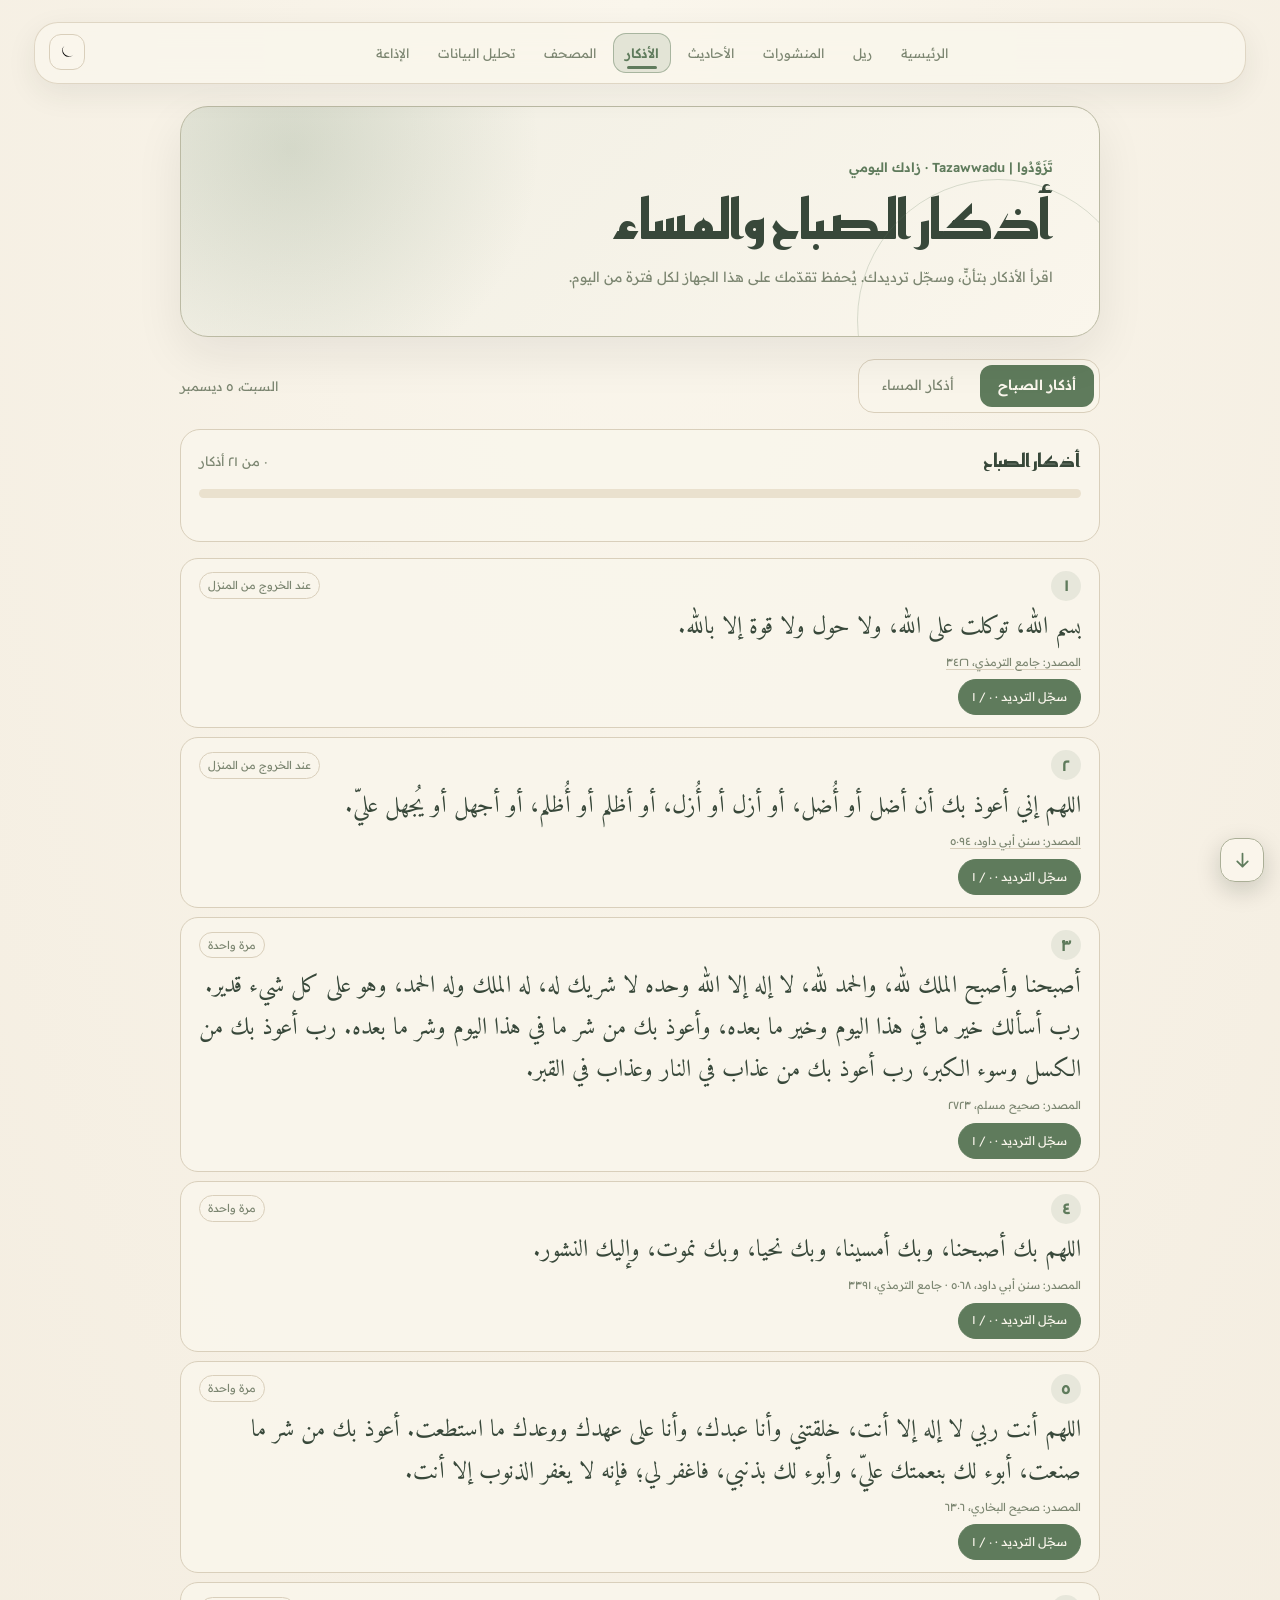
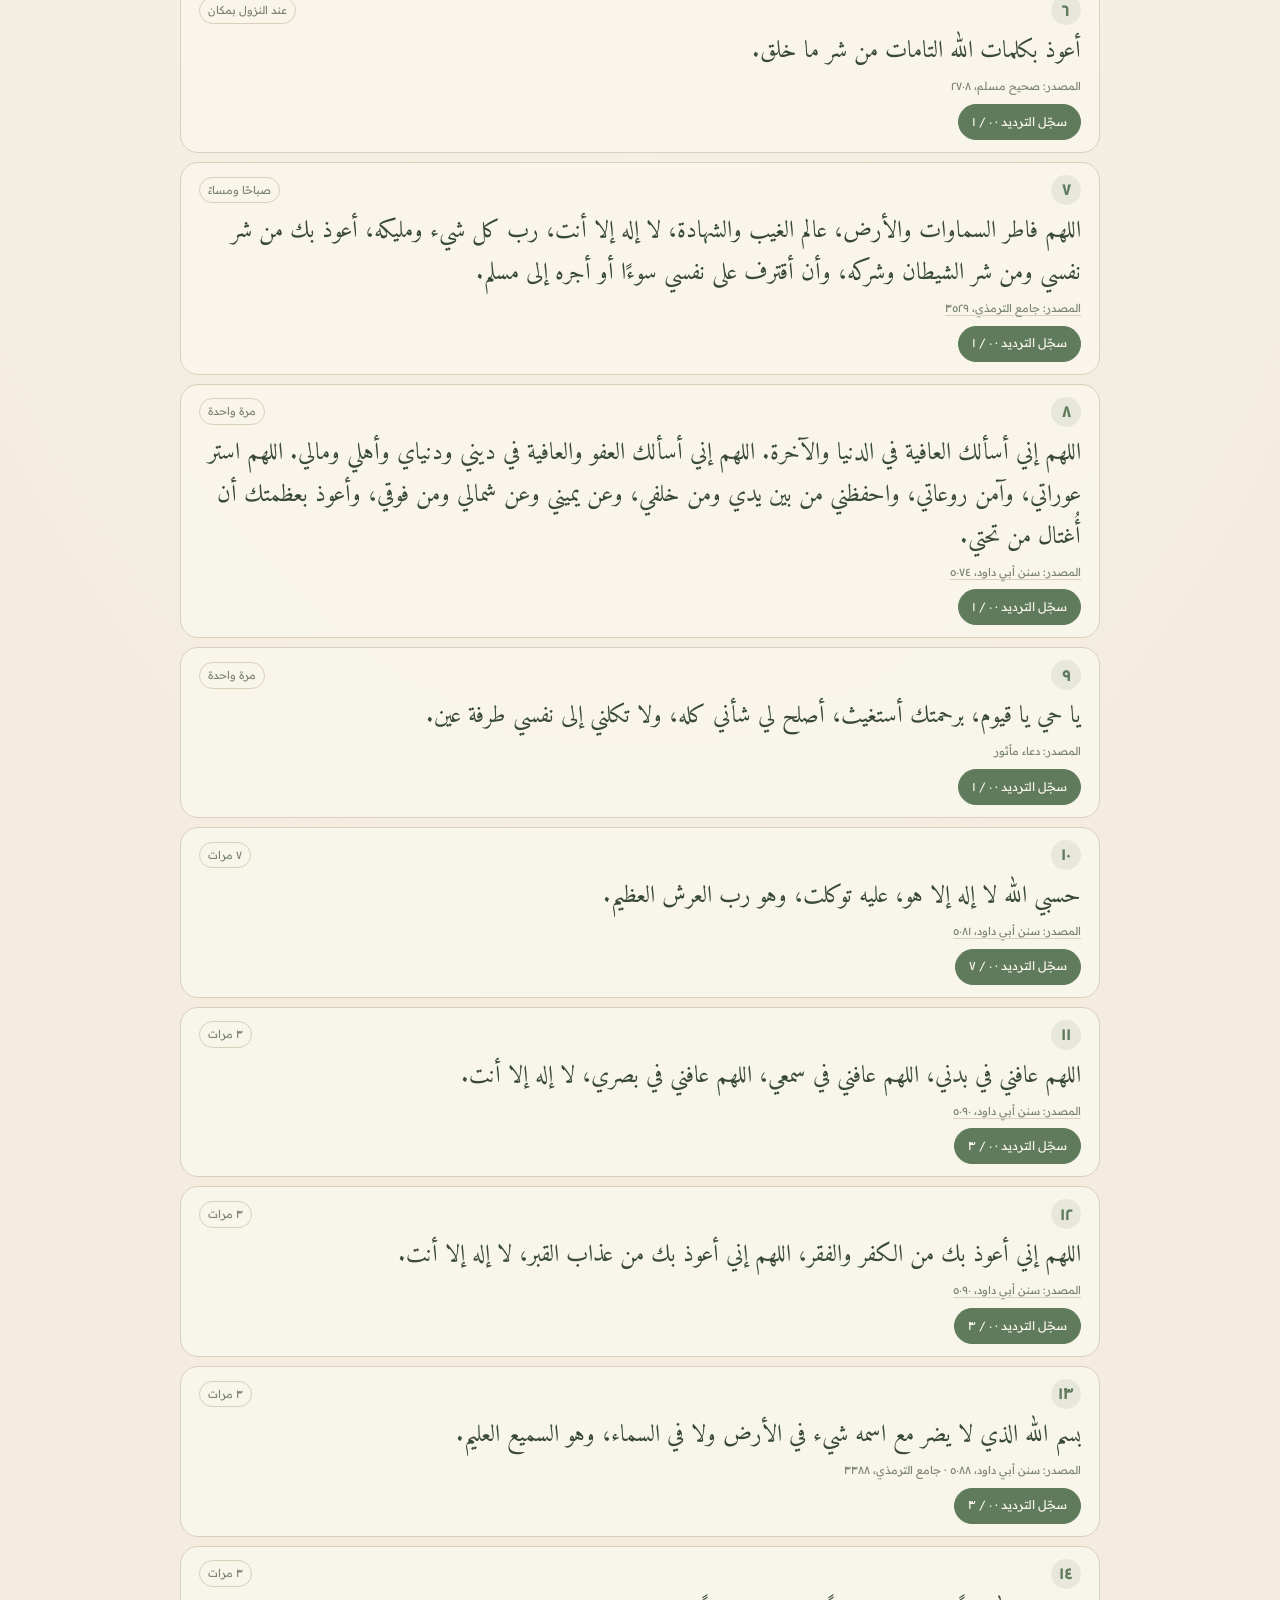
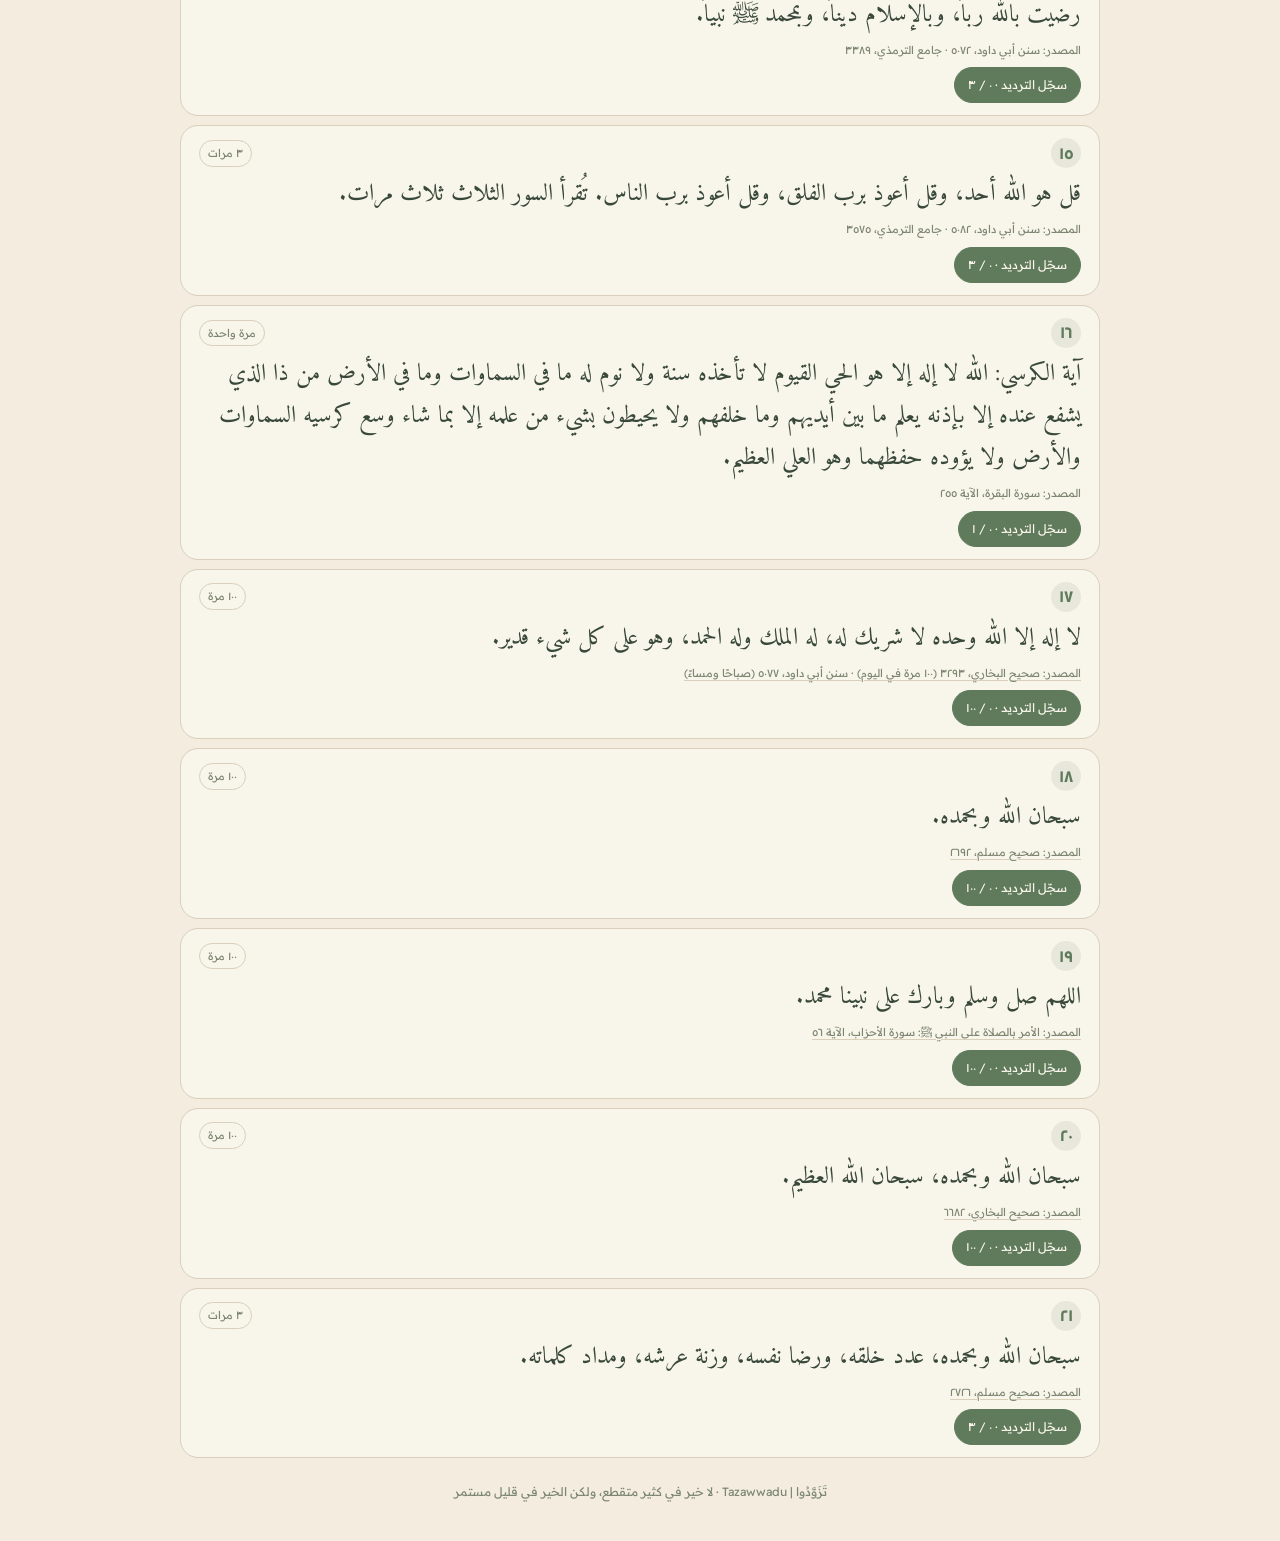
==== commit 4dd65c4e: "Add files via upload Update v.001" ====
--- a/adhkar.html
+++ b/adhkar.html
@@ -4,7 +4,7 @@
 <meta charset="utf-8">
 <meta name="viewport" content="width=device-width, initial-scale=1, viewport-fit=cover">
 <meta name="theme-color" content="#F3ECDF">
-<title>أذكار الصباح والمساء | يَزِيد</title>
+<title>أذكار الصباح والمساء | تَزَوَّدُوا | Tazawwadu</title>
 <link rel="icon" type="image/svg+xml" href="favicon.svg">
 <link rel="preconnect" href="https://fonts.googleapis.com">
 <link href="https://fonts.googleapis.com/css2?family=Amiri:wght@400;700&family=Readex+Pro:wght@300;400;600&family=Reem+Kufi:wght@500;700&display=swap" rel="stylesheet">
@@ -22,12 +22,13 @@
     <a href="hadith.html"><span class="nav-label">الأحاديث</span></a>
     <a href="adhkar.html" class="active" aria-current="page"><span class="nav-label">الأذكار</span></a>
     <a href="quran.html"><span class="nav-label">المصحف</span></a>
+    <a href="data-analysis.html"><span class="nav-label">تحليل البيانات</span></a>
     <a href="radio.html"><span class="nav-label">الإذاعة</span></a>
   </div>
 </nav>
 <main class="content-page-main adhkar-page-main">
   <header class="content-page-heading">
-    <span class="content-page-kicker">يَزِيد · زادك اليومي</span>
+    <span class="content-page-kicker">تَزَوَّدُوا | Tazawwadu · زادك اليومي</span>
     <h1>أذكار الصباح والمساء</h1>
     <p>اقرأ الأذكار بتأنٍّ، وسجّل ترديدك. يُحفظ تقدّمك على هذا الجهاز لكل فترة من اليوم.</p>
   </header>
@@ -51,7 +52,7 @@
     </div>
     <div class="adhkar-list" id="adhkarList" role="tabpanel" aria-labelledby="morningTab" tabindex="0"></div>
   </section>
-  <footer class="content-page-footer">يَزِيد · لا خير في كثير متقطع، ولكن الخير في قليل مستمر</footer>
+  <footer class="content-page-footer">تَزَوَّدُوا | Tazawwadu · لا خير في كثير متقطع، ولكن الخير في قليل مستمر</footer>
 </main>
 <script src="adhkar.js"></script>
 <script src="scroll-navigation.js"></script>
--- a/styles.css
+++ b/styles.css
@@ -1475,10 +1475,10 @@
   display:grid;
   grid-template-columns:auto minmax(0,1fr) auto;
   align-items:center;
-  gap:15px;
+  gap:11px;
   min-width:0;
-  min-height:144px;
-  padding:clamp(16px,2vw,24px);
+  min-height:122px;
+  padding:clamp(13px,1.6vw,18px);
   border:1px solid var(--line);
   border-radius:20px;
   background:color-mix(in srgb,var(--bg2) 72%,transparent);
@@ -1489,7 +1489,7 @@
 }
 .home-adhkar-card:hover{transform:translateY(-3px);border-color:color-mix(in srgb,var(--accent) 55%,var(--line));background:color-mix(in srgb,var(--accent) 8%,var(--bg2));box-shadow:0 12px 26px rgba(20,30,20,.08)}
 .home-adhkar-card:focus-visible{outline:2px solid var(--accent);outline-offset:3px}
-.home-adhkar-icon{display:grid;place-items:center;width:50px;height:50px;border-radius:16px;background:color-mix(in srgb,var(--accent) 13%,var(--panel));color:var(--accent);font-size:28px;line-height:1}
+.home-adhkar-icon{display:grid;place-items:center;width:44px;height:44px;border-radius:14px;background:color-mix(in srgb,var(--accent) 13%,var(--panel));color:var(--accent);font-size:25px;line-height:1}
 .home-adhkar-copy{display:grid;gap:3px;min-width:0}
 .home-adhkar-period{color:var(--muted);font-size:12px}
 .home-adhkar-copy strong{font-family:"Reem Kufi","Readex Pro",sans-serif;font-size:clamp(17px,2vw,21px)}
@@ -1534,7 +1534,7 @@
   .home-adhkar-heading{justify-content:flex-start;gap:10px;margin-bottom:14px}
   .home-adhkar-heading-mark{flex-basis:40px;width:40px;height:40px;border-radius:13px}
   .home-adhkar-cards{grid-template-columns:minmax(0,1fr);gap:10px}
-  .home-adhkar-card{grid-template-columns:auto minmax(0,1fr);min-height:124px;padding:15px}
+  .home-adhkar-card{grid-template-columns:auto minmax(0,1fr);min-height:104px;padding:12px}
   .home-adhkar-icon{width:44px;height:44px;border-radius:14px;font-size:25px}
   .home-adhkar-action{grid-column:2;justify-self:start}
   .adhkar-tabs{width:100%}
--- a/content-pages.css
+++ b/content-pages.css
@@ -59,28 +59,46 @@
 .content-add-panel h2,.content-results h2{margin-bottom:5px;font-family:"Reem Kufi","Readex Pro",sans-serif;font-size:21px}
 .content-add-panel>p,.content-note{margin-bottom:15px;color:var(--muted);font-size:12px}
 .content-note{margin:12px 0 0;padding:10px 12px;border:1px solid color-mix(in srgb,var(--accent) 26%,var(--line));border-radius:13px;background:color-mix(in srgb,var(--accent) 8%,var(--bg2))}
-.content-list{display:grid;grid-template-columns:repeat(2,minmax(0,1fr));gap:14px;margin-top:14px}
+.content-library-controls{display:grid;grid-template-columns:minmax(180px,1fr) minmax(150px,.55fr) auto;align-items:end;gap:10px;margin-top:14px}
+.content-library-controls label{display:grid;gap:5px;color:var(--muted);font-size:11px}
+.content-library-controls input,.content-library-controls select,.content-favorites-toggle{min-width:0;min-height:40px;padding:8px 11px;border:1px solid var(--line);border-radius:12px;background:var(--bg);color:var(--ink);font:inherit;font-size:12px}
+.content-favorites-toggle{cursor:pointer;white-space:nowrap}
+.content-favorites-toggle:hover,.content-favorites-toggle.is-active{border-color:var(--accent);background:color-mix(in srgb,var(--accent) 10%,var(--bg2));color:var(--accent)}
+.content-library-status{min-height:1.6em;margin-top:7px;color:var(--muted);font-size:11px}
+.content-library-status.is-error{color:#a3483f}
+.content-list{display:grid;grid-template-columns:repeat(2,minmax(0,1fr));gap:12px;margin-top:10px}
 .reels-page .content-list{grid-template-columns:repeat(4,minmax(0,1fr));align-items:stretch}
 .content-card{
   position:relative;
   min-width:0;
   overflow:hidden;
-  padding:14px;
+  padding:11px;
   border:1px solid var(--line);
   border-radius:19px;
   background:var(--bg2);
   box-shadow:0 8px 22px rgba(20,30,20,.06);
   animation:contentCardIn .4s ease both;
+  transition:transform .2s ease,border-color .2s ease,box-shadow .2s ease;
 }
+.content-card:hover{transform:translateY(-2px);border-color:color-mix(in srgb,var(--accent) 45%,var(--line));box-shadow:0 12px 26px rgba(20,30,20,.09)}
+.content-card[hidden],.reels-page .content-card[hidden]{display:none}
 .reels-page .content-card{display:flex;flex-direction:column}
 .reels-page .content-card-title{min-height:3em}
-.content-card-title{margin:4px 0 6px;font-family:"Reem Kufi","Readex Pro",sans-serif;font-size:17px}
+.content-card-title{margin:4px 0 6px;font-family:"Reem Kufi","Readex Pro",sans-serif;font-size:15px}
 .content-card-description{margin:0;color:var(--muted);font-size:13px;white-space:pre-wrap;overflow-wrap:anywhere}
 .content-card-date{display:block;margin-top:9px;color:var(--muted);font-size:11px}
 .content-empty{grid-column:1/-1;padding:22px;border:1px dashed var(--line);border-radius:16px;color:var(--muted);text-align:center}
 .reel-media{position:relative;display:grid;place-items:center;overflow:hidden;aspect-ratio:9/16;border-radius:14px;background:#111;isolation:isolate}
+.reel-load-button{position:absolute;z-index:2;inset:auto 10px 12px;min-height:42px;padding:9px 12px;border:1px solid rgba(255,255,255,.62);border-radius:99px;background:rgba(20,25,20,.82);color:#fff;font:inherit;font-size:11px;font-weight:600;cursor:pointer}
+.reel-load-button:hover{background:var(--accent)}
+.reel-load-button:focus-visible,.content-favorite-button:focus-visible,.content-library-controls :focus-visible{outline:2px solid var(--accent);outline-offset:2px}
+.reel-load-status{position:absolute;z-index:3;inset:8px 8px auto;padding:5px 8px;border-radius:8px;background:rgba(20,25,20,.82);color:#fff;font-size:10px}
+.reel-load-status:empty{display:none}
 .reel-media iframe,.reel-media video{position:absolute;inset:0;width:100%;height:100%;border:0}
 .reel-media video{object-fit:contain;background:#000}
+.content-favorite-button{align-self:flex-start;margin-top:9px;padding:6px 10px;border:1px solid var(--line);border-radius:99px;background:transparent;color:var(--muted);font:inherit;font-size:10px;cursor:pointer}
+.content-favorite-button[aria-pressed="true"]{border-color:var(--accent);background:color-mix(in srgb,var(--accent) 10%,var(--bg2));color:var(--accent)}
+.content-category{align-self:flex-start;margin-top:7px;padding:3px 8px;border-radius:99px;background:color-mix(in srgb,var(--accent) 10%,var(--bg2));color:var(--accent);font-size:10px}
 .reel-media video:fullscreen,.reel-media video:-webkit-full-screen{
   position:fixed;
   inset:0;
@@ -121,7 +139,9 @@
   .content-page-body{padding-inline:10px}
   .content-list{grid-template-columns:minmax(0,1fr)}
   .reels-page .content-list{grid-template-columns:repeat(2,minmax(0,1fr))}
-  .content-card{padding:12px}
+  .content-card{padding:10px}
+  .content-library-controls{grid-template-columns:minmax(0,1fr) minmax(0,.8fr)}
+  .content-favorites-toggle{grid-column:1/-1}
 }
 @media(max-width:360px){.reels-page .content-list{grid-template-columns:minmax(0,1fr)}}
-@media(prefers-reduced-motion:reduce){.content-card{animation:none}}
+@media(prefers-reduced-motion:reduce){.content-card{animation:none;transition:none}.content-card:hover{transform:none}}
